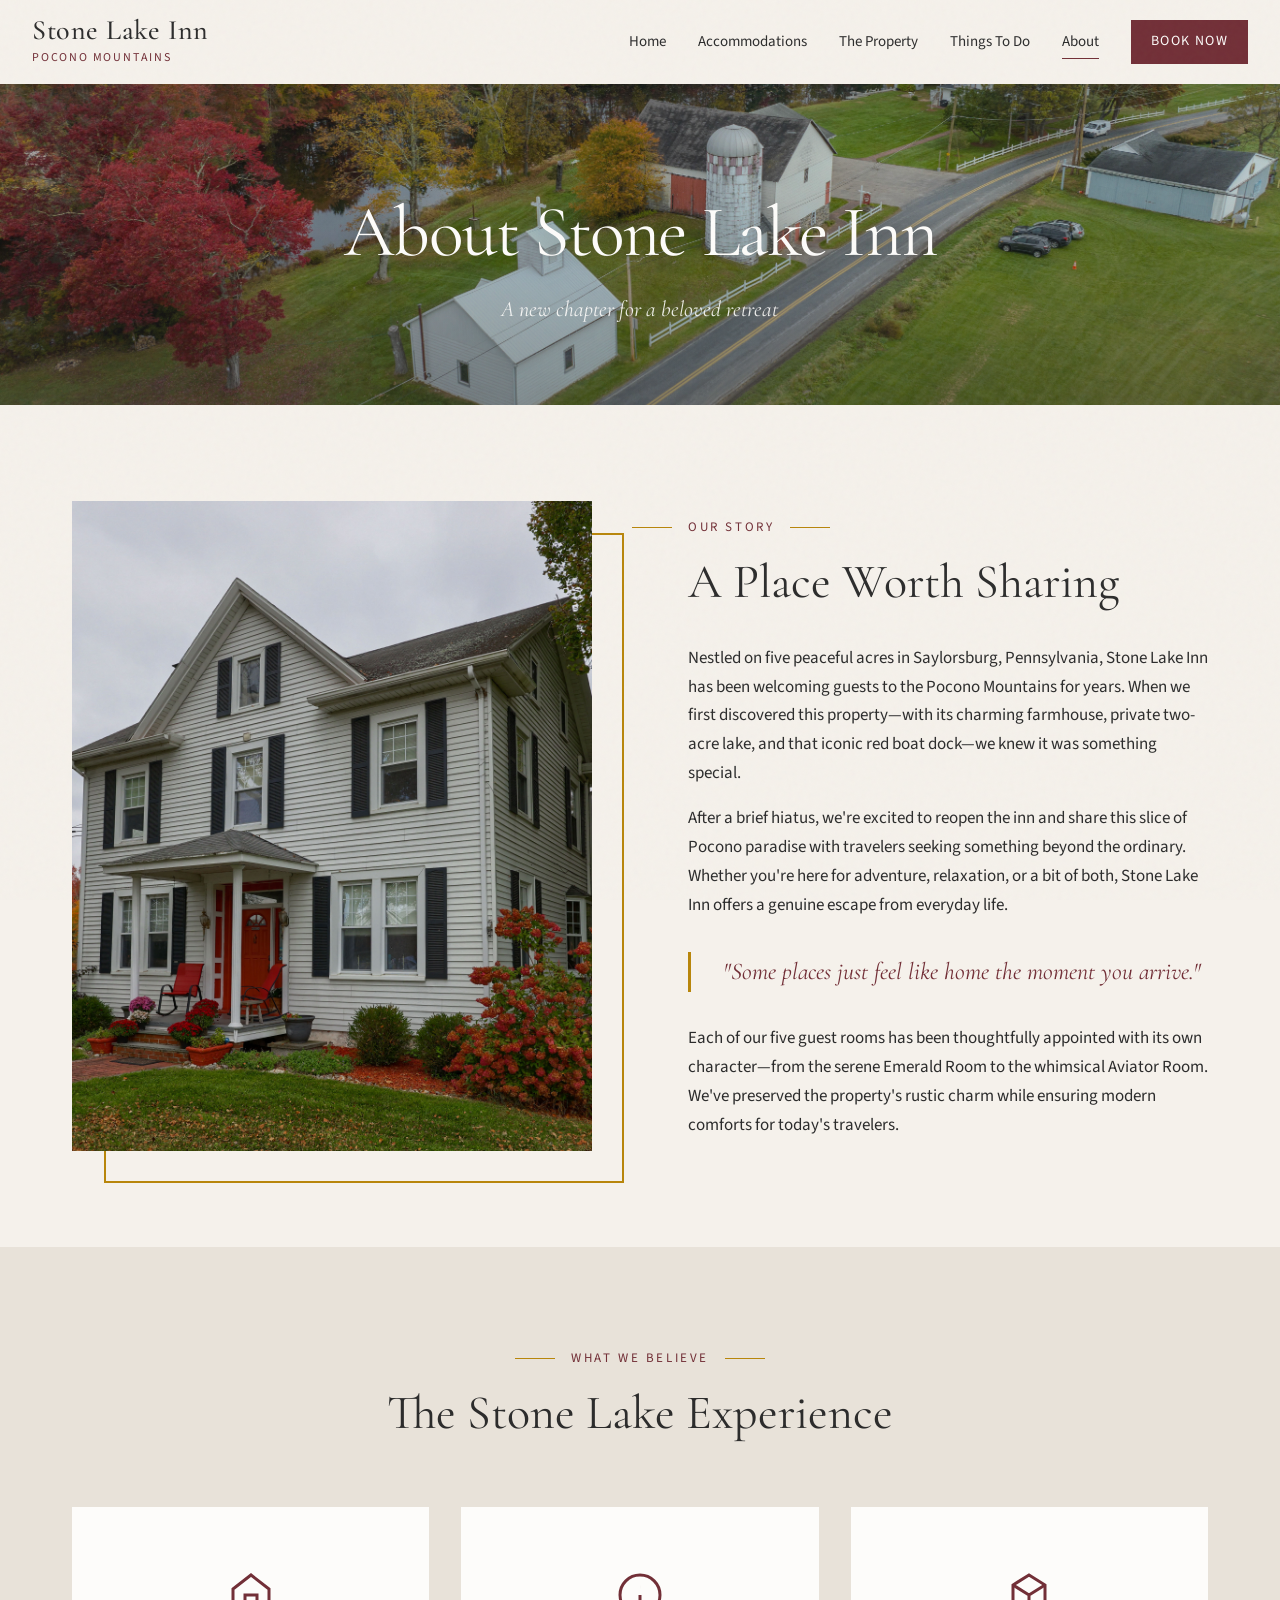
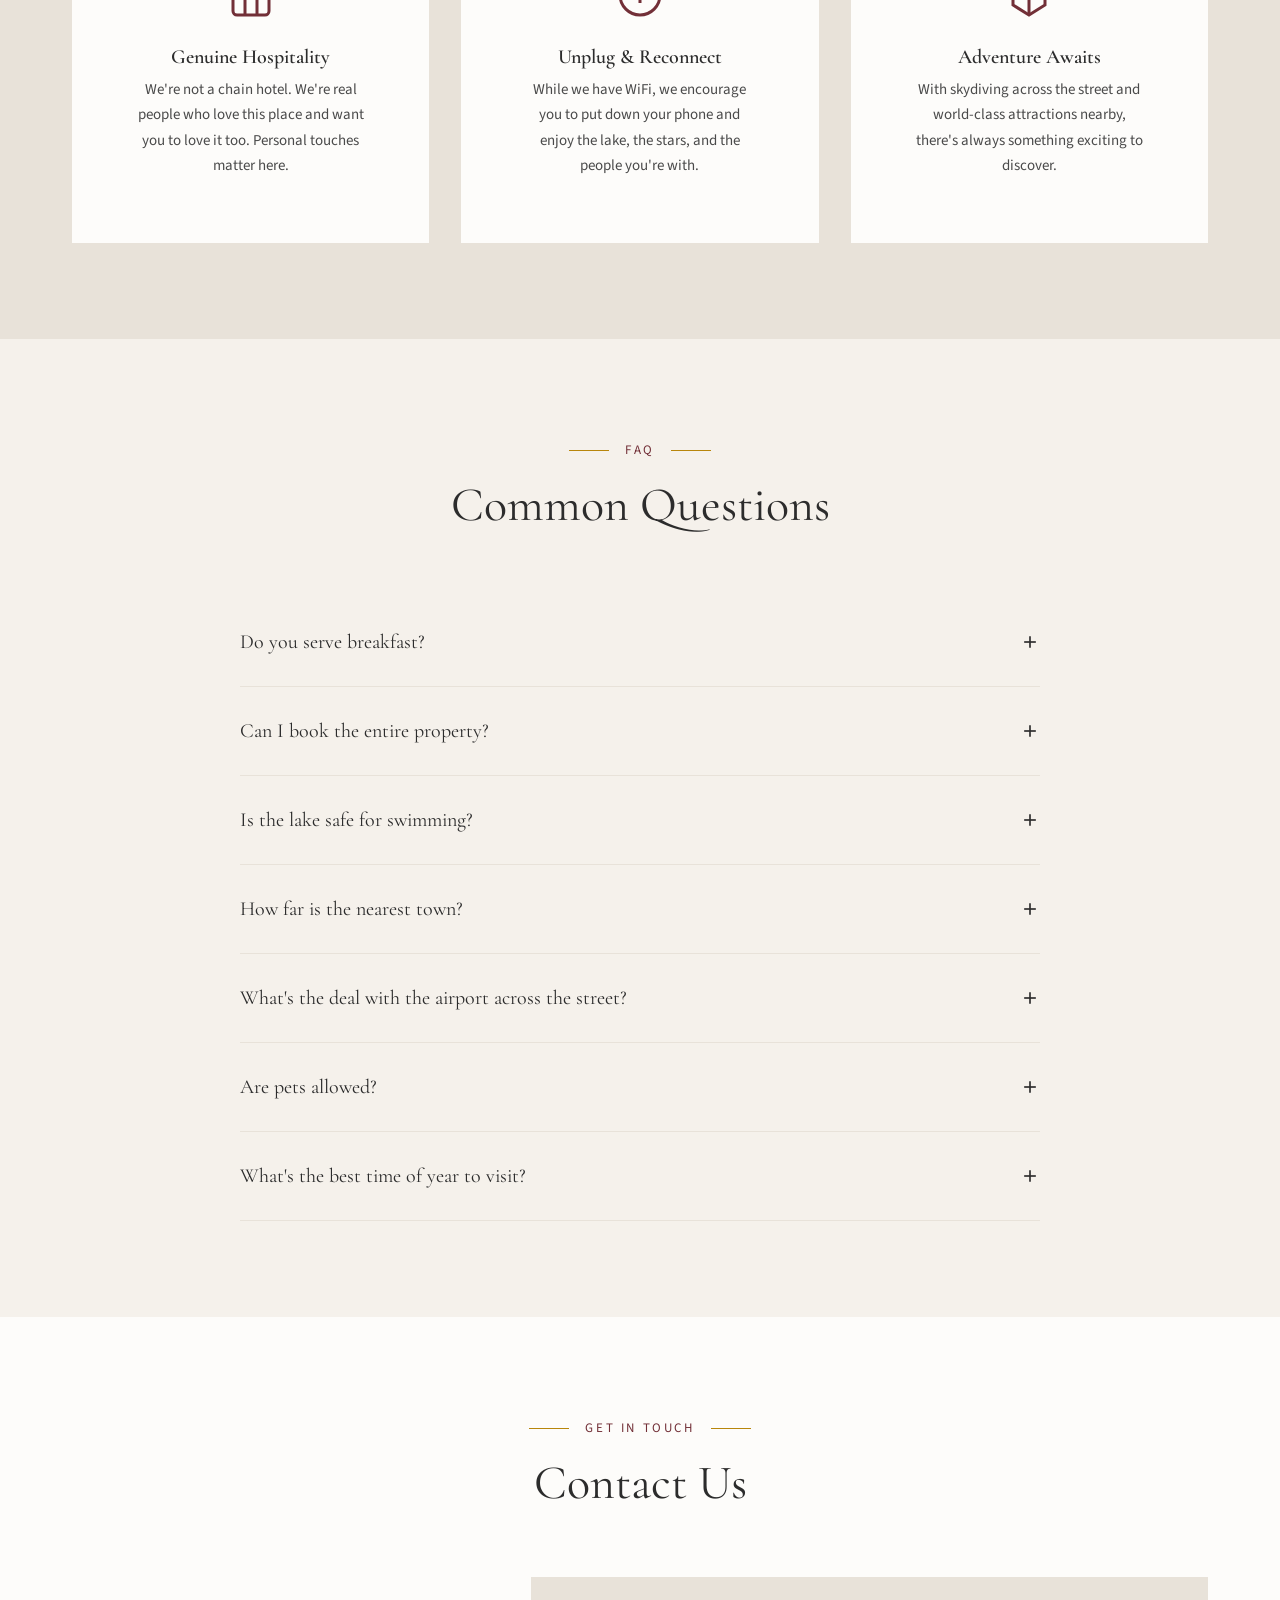
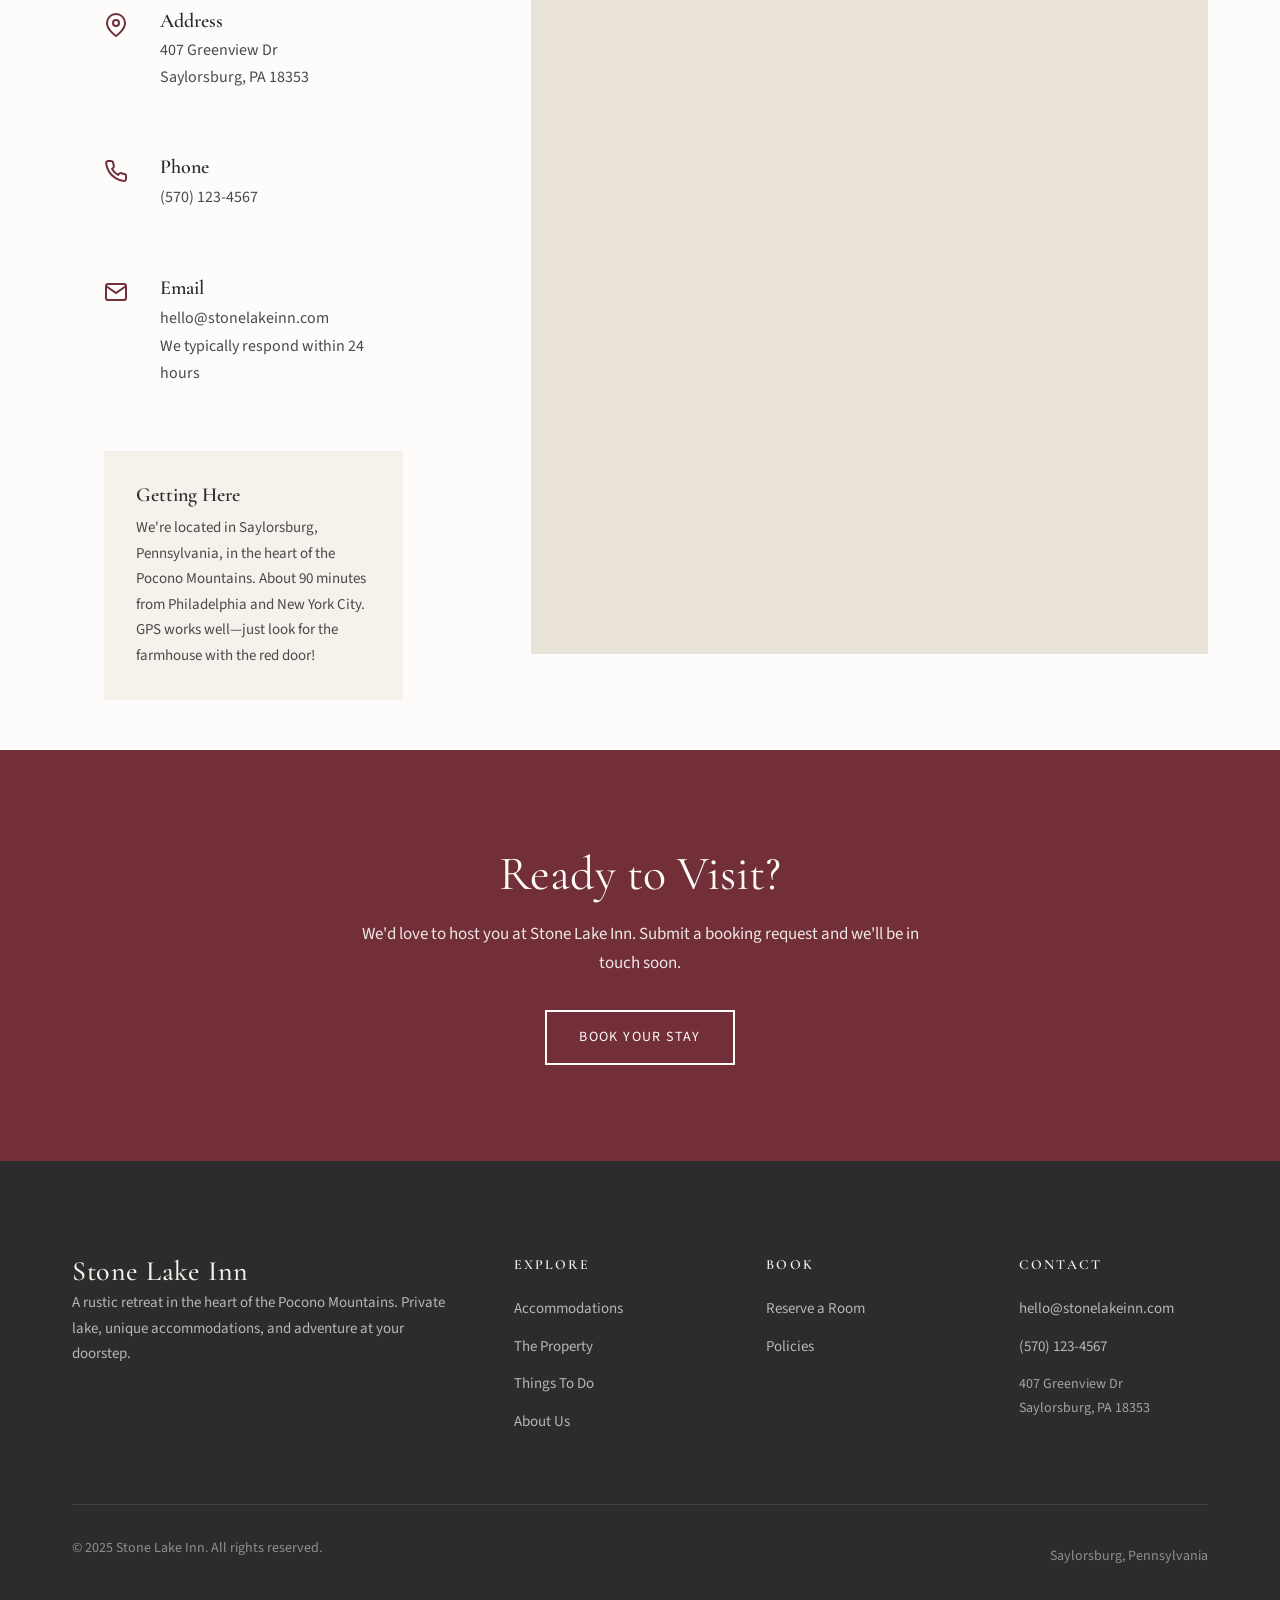
==== about.html @ e02d7aa9 "Initial commit: Stone Lake Inn website Complete 6-page static website for Pocono Mountains B&B: - Ho" ====
<!DOCTYPE html>
<html lang="en">
<head>
  <meta charset="UTF-8">
  <meta name="viewport" content="width=device-width, initial-scale=1.0">
  <meta name="description" content="Learn about Stone Lake Inn's history and new chapter. Contact us for booking inquiries and questions about your Pocono getaway.">
  <title>About & Contact | Stone Lake Inn</title>

  <!-- Fonts -->
  <link rel="preconnect" href="https://fonts.googleapis.com">
  <link rel="preconnect" href="https://fonts.gstatic.com" crossorigin>
  <link href="https://fonts.googleapis.com/css2?family=Cormorant+Garamond:ital,wght@0,400;0,500;0,600;1,400;1,500&family=Source+Sans+3:wght@300;400;600&display=swap" rel="stylesheet">

  <!-- Styles -->
  <link rel="stylesheet" href="css/styles.css">

  <style>
    .about-story {
      display: grid;
      grid-template-columns: 1fr 1fr;
      gap: var(--space-xl);
      align-items: center;
    }
    @media (max-width: 900px) {
      .about-story {
        grid-template-columns: 1fr;
      }
    }
    .about-image {
      position: relative;
    }
    .about-image img {
      width: 100%;
      aspect-ratio: 4/5;
      object-fit: cover;
    }
    .about-image::after {
      content: '';
      position: absolute;
      top: var(--space-md);
      left: var(--space-md);
      right: calc(-1 * var(--space-md));
      bottom: calc(-1 * var(--space-md));
      border: 2px solid var(--gold);
      z-index: -1;
    }
    .about-content h2 {
      margin-bottom: var(--space-md);
    }
    .about-quote {
      font-family: var(--font-display);
      font-size: 1.5rem;
      font-style: italic;
      color: var(--burgundy);
      border-left: 3px solid var(--gold);
      padding-left: var(--space-md);
      margin: var(--space-md) 0;
    }
    .values-grid {
      display: grid;
      grid-template-columns: repeat(3, 1fr);
      gap: var(--space-md);
    }
    @media (max-width: 768px) {
      .values-grid {
        grid-template-columns: 1fr;
      }
    }
    .value-card {
      text-align: center;
      padding: var(--space-lg);
      background: var(--white);
    }
    .value-card svg {
      width: 48px;
      height: 48px;
      color: var(--burgundy);
      margin-bottom: var(--space-sm);
    }
    .value-card h4 {
      margin-bottom: var(--space-xs);
    }
    .value-card p {
      font-size: 0.9375rem;
      color: var(--charcoal-light);
    }
    .contact-section {
      background: var(--white);
    }
    .contact-main {
      display: grid;
      grid-template-columns: 1fr 1fr;
      gap: var(--space-xl);
    }
    @media (max-width: 900px) {
      .contact-main {
        grid-template-columns: 1fr;
      }
    }
    .contact-details {
      padding: var(--space-md);
    }
    .contact-item {
      display: flex;
      gap: var(--space-md);
      margin-bottom: var(--space-lg);
    }
    .contact-item svg {
      width: 24px;
      height: 24px;
      color: var(--burgundy);
      flex-shrink: 0;
      margin-top: 0.25rem;
    }
    .contact-item h4 {
      margin-bottom: 0.25rem;
    }
    .contact-item p,
    .contact-item a {
      color: var(--charcoal-light);
      font-size: 1rem;
    }
    .contact-item a:hover {
      color: var(--burgundy);
    }
    .map-embed {
      aspect-ratio: 1;
      background: var(--cream-dark);
      display: flex;
      align-items: center;
      justify-content: center;
    }
    .map-embed iframe {
      width: 100%;
      height: 100%;
      border: none;
    }
    .directions-note {
      background: var(--cream);
      padding: var(--space-md);
      margin-top: var(--space-md);
    }
    .directions-note h4 {
      margin-bottom: 0.5rem;
    }
    .directions-note p {
      font-size: 0.9375rem;
      color: var(--charcoal-light);
    }
  </style>
</head>
<body>

  <!-- Header -->
  <header class="header">
    <div class="header-inner">
      <a href="index.html" class="logo">
        <span class="logo-name">Stone Lake Inn</span>
        <span class="logo-tagline">Pocono Mountains</span>
      </a>

      <button class="nav-toggle" aria-label="Toggle navigation">
        <span></span>
        <span></span>
        <span></span>
      </button>

      <nav class="nav">
        <a href="index.html" class="nav-link">Home</a>
        <a href="accommodations.html" class="nav-link">Accommodations</a>
        <a href="property.html" class="nav-link">The Property</a>
        <a href="things-to-do.html" class="nav-link">Things To Do</a>
        <a href="about.html" class="nav-link active">About</a>
        <a href="book.html" class="nav-link nav-cta">Book Now</a>
      </nav>
    </div>
  </header>

  <!-- Page Hero -->
  <section class="hero page-hero" style="min-height: 45vh;">
    <img src="images/about-hero.jpg" alt="Stone Lake Inn property view" class="hero-image">
    <div class="hero-overlay"></div>
    <div class="hero-content">
      <h1>About Stone Lake Inn</h1>
      <p class="hero-subtitle">A new chapter for a beloved retreat</p>
    </div>
  </section>

  <!-- Our Story Section -->
  <section class="section">
    <div class="container">
      <div class="about-story">
        <div class="about-image reveal">
          <img src="images/about-house.jpg" alt="Stone Lake Inn farmhouse">
        </div>
        <div class="about-content reveal">
          <span class="section-label">Our Story</span>
          <h2>A Place Worth Sharing</h2>
          <p>Nestled on five peaceful acres in Saylorsburg, Pennsylvania, Stone Lake Inn has been welcoming guests to the Pocono Mountains for years. When we first discovered this property&mdash;with its charming farmhouse, private two-acre lake, and that iconic red boat dock&mdash;we knew it was something special.</p>
          <p>After a brief hiatus, we're excited to reopen the inn and share this slice of Pocono paradise with travelers seeking something beyond the ordinary. Whether you're here for adventure, relaxation, or a bit of both, Stone Lake Inn offers a genuine escape from everyday life.</p>
          <p class="about-quote">"Some places just feel like home the moment you arrive."</p>
          <p>Each of our five guest rooms has been thoughtfully appointed with its own character&mdash;from the serene Emerald Room to the whimsical Aviator Room. We've preserved the property's rustic charm while ensuring modern comforts for today's travelers.</p>
        </div>
      </div>
    </div>
  </section>

  <!-- Values Section -->
  <section class="section" style="background: var(--cream-dark);">
    <div class="container">
      <div class="section-header reveal">
        <span class="section-label">What We Believe</span>
        <h2>The Stone Lake Experience</h2>
      </div>

      <div class="values-grid reveal">
        <div class="value-card">
          <svg viewBox="0 0 24 24" fill="none" stroke="currentColor" stroke-width="1.5">
            <path d="M3 9l9-7 9 7v11a2 2 0 01-2 2H5a2 2 0 01-2-2z"/>
            <polyline points="9 22 9 12 15 12 15 22"/>
          </svg>
          <h4>Genuine Hospitality</h4>
          <p>We're not a chain hotel. We're real people who love this place and want you to love it too. Personal touches matter here.</p>
        </div>

        <div class="value-card">
          <svg viewBox="0 0 24 24" fill="none" stroke="currentColor" stroke-width="1.5">
            <circle cx="12" cy="12" r="10"/>
            <path d="M12 16v-4M12 8h.01"/>
          </svg>
          <h4>Unplug & Reconnect</h4>
          <p>While we have WiFi, we encourage you to put down your phone and enjoy the lake, the stars, and the people you're with.</p>
        </div>

        <div class="value-card">
          <svg viewBox="0 0 24 24" fill="none" stroke="currentColor" stroke-width="1.5">
            <path d="M12 2L4 7v10l8 5 8-5V7l-8-5z"/>
            <path d="M12 22V12M12 12L4 7M12 12l8-5"/>
          </svg>
          <h4>Adventure Awaits</h4>
          <p>With skydiving across the street and world-class attractions nearby, there's always something exciting to discover.</p>
        </div>
      </div>
    </div>
  </section>

  <!-- FAQ Section -->
  <section class="section">
    <div class="container">
      <div class="section-header reveal">
        <span class="section-label">FAQ</span>
        <h2>Common Questions</h2>
      </div>

      <div class="faq-list reveal">
        <div class="faq-item">
          <button class="faq-question">
            Do you serve breakfast?
            <svg viewBox="0 0 24 24" fill="none" stroke="currentColor" stroke-width="2"><line x1="12" y1="5" x2="12" y2="19"/><line x1="5" y1="12" x2="19" y2="12"/></svg>
          </button>
          <div class="faq-answer">
            <div class="faq-answer-inner">
              <p>We don't currently offer breakfast service, but you have full access to our kitchen to prepare your own meals. There are also several great breakfast spots nearby in Saylorsburg and Stroudsburg. Check our <a href="things-to-do.html">Things To Do</a> page for dining recommendations.</p>
            </div>
          </div>
        </div>

        <div class="faq-item">
          <button class="faq-question">
            Can I book the entire property?
            <svg viewBox="0 0 24 24" fill="none" stroke="currentColor" stroke-width="2"><line x1="12" y1="5" x2="12" y2="19"/><line x1="5" y1="12" x2="19" y2="12"/></svg>
          </button>
          <div class="faq-answer">
            <div class="faq-answer-inner">
              <p>Yes! For family reunions, friend getaways, or small group retreats, you can book all five rooms and have the entire property to yourselves. Contact us directly to discuss whole-house bookings.</p>
            </div>
          </div>
        </div>

        <div class="faq-item">
          <button class="faq-question">
            Is the lake safe for swimming?
            <svg viewBox="0 0 24 24" fill="none" stroke="currentColor" stroke-width="2"><line x1="12" y1="5" x2="12" y2="19"/><line x1="5" y1="12" x2="19" y2="12"/></svg>
          </button>
          <div class="faq-answer">
            <div class="faq-answer-inner">
              <p>Yes, our private two-acre lake is perfect for swimming. It's a natural lake with a gentle slope, making it great for all ages. We also have kayaks and paddle boards available for guests. As always, swim at your own risk and supervise children at all times.</p>
            </div>
          </div>
        </div>

        <div class="faq-item">
          <button class="faq-question">
            How far is the nearest town?
            <svg viewBox="0 0 24 24" fill="none" stroke="currentColor" stroke-width="2"><line x1="12" y1="5" x2="12" y2="19"/><line x1="5" y1="12" x2="19" y2="12"/></svg>
          </button>
          <div class="faq-answer">
            <div class="faq-answer-inner">
              <p>Saylorsburg is just a few minutes away with basic amenities. Stroudsburg, a charming downtown with restaurants, shops, and services, is about 15 minutes. The Crossings Premium Outlets are also nearby for shopping.</p>
            </div>
          </div>
        </div>

        <div class="faq-item">
          <button class="faq-question">
            What's the deal with the airport across the street?
            <svg viewBox="0 0 24 24" fill="none" stroke="currentColor" stroke-width="2"><line x1="12" y1="5" x2="12" y2="19"/><line x1="5" y1="12" x2="19" y2="12"/></svg>
          </button>
          <div class="faq-answer">
            <div class="faq-answer-inner">
              <p>Pegasus Airpark is a small private airport that's home to Pegasus Skydive Center. You'll see small planes and skydivers throughout the day (weather permitting). It's more charming than disruptive&mdash;many guests love watching from the porch! If you're feeling adventurous, you can walk across the street and book a tandem jump.</p>
            </div>
          </div>
        </div>

        <div class="faq-item">
          <button class="faq-question">
            Are pets allowed?
            <svg viewBox="0 0 24 24" fill="none" stroke="currentColor" stroke-width="2"><line x1="12" y1="5" x2="12" y2="19"/><line x1="5" y1="12" x2="19" y2="12"/></svg>
          </button>
          <div class="faq-answer">
            <div class="faq-answer-inner">
              <p>Please contact us to discuss bringing pets. We may be able to accommodate well-behaved dogs depending on the situation and other guest bookings.</p>
            </div>
          </div>
        </div>

        <div class="faq-item">
          <button class="faq-question">
            What's the best time of year to visit?
            <svg viewBox="0 0 24 24" fill="none" stroke="currentColor" stroke-width="2"><line x1="12" y1="5" x2="12" y2="19"/><line x1="5" y1="12" x2="19" y2="12"/></svg>
          </button>
          <div class="faq-answer">
            <div class="faq-answer-inner">
              <p>Each season offers something special! Fall brings stunning foliage, winter offers skiing and cozy fireplace evenings, spring is perfect for rafting and hiking, and summer is ideal for lake activities. The Poconos are truly a year-round destination.</p>
            </div>
          </div>
        </div>
      </div>
    </div>
  </section>

  <!-- Contact Section -->
  <section class="section contact-section" id="contact">
    <div class="container">
      <div class="section-header reveal">
        <span class="section-label">Get In Touch</span>
        <h2>Contact Us</h2>
      </div>

      <div class="contact-main">
        <div class="contact-details reveal">
          <div class="contact-item">
            <svg viewBox="0 0 24 24" fill="none" stroke="currentColor" stroke-width="2">
              <path d="M21 10c0 7-9 13-9 13s-9-6-9-13a9 9 0 0118 0z"/>
              <circle cx="12" cy="10" r="3"/>
            </svg>
            <div>
              <h4>Address</h4>
              <p>407 Greenview Dr<br>Saylorsburg, PA 18353</p>
            </div>
          </div>

          <div class="contact-item">
            <svg viewBox="0 0 24 24" fill="none" stroke="currentColor" stroke-width="2">
              <path d="M22 16.92v3a2 2 0 01-2.18 2 19.79 19.79 0 01-8.63-3.07 19.5 19.5 0 01-6-6 19.79 19.79 0 01-3.07-8.67A2 2 0 014.11 2h3a2 2 0 012 1.72 12.84 12.84 0 00.7 2.81 2 2 0 01-.45 2.11L8.09 9.91a16 16 0 006 6l1.27-1.27a2 2 0 012.11-.45 12.84 12.84 0 002.81.7A2 2 0 0122 16.92z"/>
            </svg>
            <div>
              <h4>Phone</h4>
              <a href="tel:+15701234567">(570) 123-4567</a>
            </div>
          </div>

          <div class="contact-item">
            <svg viewBox="0 0 24 24" fill="none" stroke="currentColor" stroke-width="2">
              <path d="M4 4h16c1.1 0 2 .9 2 2v12c0 1.1-.9 2-2 2H4c-1.1 0-2-.9-2-2V6c0-1.1.9-2 2-2z"/>
              <polyline points="22,6 12,13 2,6"/>
            </svg>
            <div>
              <h4>Email</h4>
              <a href="mailto:hello@stonelakeinn.com">hello@stonelakeinn.com</a>
              <p>We typically respond within 24 hours</p>
            </div>
          </div>

          <div class="directions-note">
            <h4>Getting Here</h4>
            <p>We're located in Saylorsburg, Pennsylvania, in the heart of the Pocono Mountains. About 90 minutes from Philadelphia and New York City. GPS works well&mdash;just look for the farmhouse with the red door!</p>
          </div>
        </div>

        <div class="map-embed reveal">
          <!-- Replace with actual Google Maps embed -->
          <iframe
            src="https://www.google.com/maps/embed?pb=!1m18!1m12!1m3!1d3016.5!2d-75.3277!3d40.9092!2m3!1f0!2f0!3f0!3m2!1i1024!2i768!4f13.1!3m3!1m2!1s0x0%3A0x0!2zNDDCsDU0JzMzLjEiTiA3NcKwMTknMzkuNyJX!5e0!3m2!1sen!2sus!4v1234567890"
            allowfullscreen=""
            loading="lazy"
            referrerpolicy="no-referrer-when-downgrade">
          </iframe>
        </div>
      </div>
    </div>
  </section>

  <!-- CTA Banner -->
  <section class="cta-banner">
    <div class="container reveal">
      <h2>Ready to Visit?</h2>
      <p>We'd love to host you at Stone Lake Inn. Submit a booking request and we'll be in touch soon.</p>
      <a href="book.html" class="btn btn-outline-white">Book Your Stay</a>
    </div>
  </section>

  <!-- Footer -->
  <footer class="footer">
    <div class="container">
      <div class="footer-grid">
        <div class="footer-brand">
          <span class="logo-name">Stone Lake Inn</span>
          <p>A rustic retreat in the heart of the Pocono Mountains. Private lake, unique accommodations, and adventure at your doorstep.</p>
        </div>

        <div class="footer-col">
          <h4>Explore</h4>
          <a href="accommodations.html">Accommodations</a>
          <a href="property.html">The Property</a>
          <a href="things-to-do.html">Things To Do</a>
          <a href="about.html">About Us</a>
        </div>

        <div class="footer-col">
          <h4>Book</h4>
          <a href="book.html">Reserve a Room</a>
          <a href="book.html#policies">Policies</a>
        </div>

        <div class="footer-col">
          <h4>Contact</h4>
          <a href="mailto:hello@stonelakeinn.com">hello@stonelakeinn.com</a>
          <a href="tel:+15701234567">(570) 123-4567</a>
          <p style="margin-top: 0.5rem; font-size: 0.875rem; color: rgba(245,241,235,0.6);">
            407 Greenview Dr<br>
            Saylorsburg, PA 18353
          </p>
        </div>
      </div>

      <div class="footer-bottom">
        <p>&copy; 2025 Stone Lake Inn. All rights reserved.</p>
        <p>Saylorsburg, Pennsylvania</p>
      </div>
    </div>
  </footer>

  <!-- Scripts -->
  <script src="js/main.js"></script>
</body>
</html>
---- css/styles.css ----
/* ============================================
   STONE LAKE INN - Main Stylesheet
   A rustic, refined B&B in the Poconos
   ============================================ */

/* ---------- CSS Custom Properties ---------- */
:root {
  /* Colors */
  --burgundy: #722F37;
  --burgundy-dark: #5a252c;
  --burgundy-light: #8a3a44;
  --forest: #2D4A3E;
  --forest-light: #3d6352;
  --cream: #F5F1EB;
  --cream-dark: #E8E2D9;
  --charcoal: #2C2C2C;
  --charcoal-light: #4a4a4a;
  --gold: #B8860B;
  --gold-light: #d4a017;
  --white: #FDFCFA;

  /* Typography */
  --font-display: 'Cormorant Garamond', Georgia, serif;
  --font-body: 'Source Sans 3', -apple-system, sans-serif;

  /* Spacing */
  --space-xs: 0.5rem;
  --space-sm: 1rem;
  --space-md: 2rem;
  --space-lg: 4rem;
  --space-xl: 6rem;
  --space-2xl: 8rem;

  /* Transitions */
  --transition-fast: 0.2s ease;
  --transition-medium: 0.4s ease;
  --transition-slow: 0.6s ease;

  /* Shadows */
  --shadow-subtle: 0 2px 8px rgba(44, 44, 44, 0.08);
  --shadow-medium: 0 4px 20px rgba(44, 44, 44, 0.12);
  --shadow-strong: 0 8px 40px rgba(44, 44, 44, 0.16);
}

/* ---------- Reset & Base ---------- */
*, *::before, *::after {
  box-sizing: border-box;
  margin: 0;
  padding: 0;
}

html {
  scroll-behavior: smooth;
  font-size: 16px;
}

body {
  font-family: var(--font-body);
  font-size: 1.0625rem;
  line-height: 1.7;
  color: var(--charcoal);
  background-color: var(--cream);
  -webkit-font-smoothing: antialiased;
  -moz-osx-font-smoothing: grayscale;
}

/* Subtle paper texture overlay */
body::before {
  content: '';
  position: fixed;
  top: 0;
  left: 0;
  width: 100%;
  height: 100%;
  pointer-events: none;
  opacity: 0.03;
  z-index: 9999;
  background-image: url("data:image/svg+xml,%3Csvg viewBox='0 0 200 200' xmlns='http://www.w3.org/2000/svg'%3E%3Cfilter id='noise'%3E%3CfeTurbulence type='fractalNoise' baseFrequency='0.85' numOctaves='4' stitchTiles='stitch'/%3E%3C/filter%3E%3Crect width='100%' height='100%' filter='url(%23noise)'/%3E%3C/svg%3E");
}

img {
  max-width: 100%;
  height: auto;
  display: block;
}

a {
  color: var(--burgundy);
  text-decoration: none;
  transition: color var(--transition-fast);
}

a:hover {
  color: var(--burgundy-dark);
}

/* ---------- Typography ---------- */
h1, h2, h3, h4, h5, h6 {
  font-family: var(--font-display);
  font-weight: 500;
  line-height: 1.2;
  color: var(--charcoal);
}

h1 {
  font-size: clamp(2.5rem, 6vw, 4.5rem);
  font-weight: 400;
  letter-spacing: -0.02em;
}

h2 {
  font-size: clamp(2rem, 4vw, 3rem);
  font-weight: 400;
}

h3 {
  font-size: clamp(1.5rem, 3vw, 2rem);
}

h4 {
  font-size: 1.25rem;
  font-weight: 600;
}

p {
  margin-bottom: 1rem;
}

p:last-child {
  margin-bottom: 0;
}

.lead {
  font-size: 1.25rem;
  line-height: 1.8;
  color: var(--charcoal-light);
}

.small {
  font-size: 0.875rem;
}

.accent-text {
  font-family: var(--font-display);
  font-style: italic;
  color: var(--burgundy);
}

/* ---------- Layout Utilities ---------- */
.container {
  width: 100%;
  max-width: 1200px;
  margin: 0 auto;
  padding: 0 var(--space-md);
}

.container-narrow {
  max-width: 800px;
}

.container-wide {
  max-width: 1400px;
}

.section {
  padding: var(--space-xl) 0;
}

.section-lg {
  padding: var(--space-2xl) 0;
}

/* ---------- Header & Navigation ---------- */
.header {
  position: fixed;
  top: 0;
  left: 0;
  right: 0;
  z-index: 1000;
  background: var(--cream);
  transition: all var(--transition-medium);
}

.header.scrolled {
  background: rgba(245, 241, 235, 0.95);
  backdrop-filter: blur(10px);
  box-shadow: var(--shadow-subtle);
}

.header-inner {
  display: flex;
  align-items: center;
  justify-content: space-between;
  padding: var(--space-sm) var(--space-md);
  max-width: 1400px;
  margin: 0 auto;
}

.logo {
  display: flex;
  flex-direction: column;
  text-decoration: none;
}

.logo-name {
  font-family: var(--font-display);
  font-size: 1.75rem;
  font-weight: 500;
  color: var(--charcoal);
  letter-spacing: 0.02em;
  line-height: 1;
}

.logo-tagline {
  font-size: 0.75rem;
  text-transform: uppercase;
  letter-spacing: 0.15em;
  color: var(--burgundy);
  margin-top: 0.25rem;
}

.nav {
  display: flex;
  align-items: center;
  gap: var(--space-md);
}

.nav-link {
  font-size: 0.9375rem;
  color: var(--charcoal);
  text-decoration: none;
  position: relative;
  padding: 0.25rem 0;
}

.nav-link::after {
  content: '';
  position: absolute;
  bottom: 0;
  left: 0;
  width: 0;
  height: 1px;
  background: var(--burgundy);
  transition: width var(--transition-medium);
}

.nav-link:hover::after,
.nav-link.active::after {
  width: 100%;
}

.nav-link:hover {
  color: var(--burgundy);
}

.nav-cta {
  background: var(--burgundy);
  color: var(--white) !important;
  padding: 0.625rem 1.25rem;
  font-size: 0.875rem;
  text-transform: uppercase;
  letter-spacing: 0.1em;
  transition: all var(--transition-fast);
}

.nav-cta::after {
  display: none;
}

.nav-cta:hover {
  background: var(--burgundy-dark);
  color: var(--white) !important;
}

/* Mobile Navigation */
.nav-toggle {
  display: none;
  flex-direction: column;
  gap: 5px;
  background: none;
  border: none;
  cursor: pointer;
  padding: 0.5rem;
}

.nav-toggle span {
  width: 24px;
  height: 2px;
  background: var(--charcoal);
  transition: all var(--transition-fast);
}

@media (max-width: 900px) {
  .nav-toggle {
    display: flex;
  }

  .nav {
    position: fixed;
    top: 0;
    right: -100%;
    width: 280px;
    height: 100vh;
    background: var(--cream);
    flex-direction: column;
    justify-content: center;
    gap: var(--space-md);
    transition: right var(--transition-medium);
    box-shadow: var(--shadow-strong);
  }

  .nav.active {
    right: 0;
  }

  .nav-link {
    font-size: 1.25rem;
  }
}

/* ---------- Hero Section ---------- */
.hero {
  position: relative;
  min-height: 100vh;
  display: flex;
  align-items: center;
  justify-content: center;
  overflow: hidden;
  background: var(--charcoal);
}

.hero-image {
  position: absolute;
  top: 0;
  left: 0;
  width: 100%;
  height: 100%;
  object-fit: cover;
  opacity: 0.85;
}

.hero-overlay {
  position: absolute;
  top: 0;
  left: 0;
  width: 100%;
  height: 100%;
  background: linear-gradient(
    to bottom,
    rgba(44, 44, 44, 0.3) 0%,
    rgba(44, 44, 44, 0.1) 40%,
    rgba(44, 44, 44, 0.4) 100%
  );
}

.hero-content {
  position: relative;
  z-index: 10;
  text-align: center;
  color: var(--white);
  padding: var(--space-md);
  max-width: 900px;
}

.hero-content h1 {
  color: var(--white);
  margin-bottom: var(--space-sm);
  text-shadow: 0 2px 20px rgba(0, 0, 0, 0.3);
}

.hero-subtitle {
  font-family: var(--font-display);
  font-size: 1.375rem;
  font-style: italic;
  opacity: 0.9;
  margin-bottom: var(--space-lg);
}

.hero-cta {
  display: inline-block;
  background: var(--burgundy);
  color: var(--white);
  padding: 1rem 2.5rem;
  font-size: 0.9375rem;
  text-transform: uppercase;
  letter-spacing: 0.15em;
  transition: all var(--transition-fast);
  border: 2px solid var(--burgundy);
}

.hero-cta:hover {
  background: transparent;
  color: var(--white);
  border-color: var(--white);
}

/* Page Hero (smaller) */
.page-hero {
  min-height: 50vh;
  padding-top: 80px;
}

.page-hero .hero-content {
  padding-top: var(--space-lg);
}

/* ---------- Section Divider (Lake Wave) ---------- */
.divider-wave {
  width: 100%;
  height: 60px;
  background: var(--cream);
  position: relative;
  overflow: hidden;
}

.divider-wave::before {
  content: '';
  position: absolute;
  top: 50%;
  left: 50%;
  transform: translate(-50%, -50%);
  width: 120px;
  height: 2px;
  background: var(--gold);
}

.divider-wave::after {
  content: '';
  position: absolute;
  top: 50%;
  left: 50%;
  transform: translate(-50%, -50%);
  width: 8px;
  height: 8px;
  background: var(--cream);
  border: 2px solid var(--gold);
  border-radius: 50%;
}

/* Decorative line with text */
.section-header {
  text-align: center;
  margin-bottom: var(--space-lg);
}

.section-label {
  display: inline-block;
  font-size: 0.8125rem;
  text-transform: uppercase;
  letter-spacing: 0.2em;
  color: var(--burgundy);
  margin-bottom: var(--space-sm);
  position: relative;
}

.section-label::before,
.section-label::after {
  content: '';
  position: absolute;
  top: 50%;
  width: 40px;
  height: 1px;
  background: var(--gold);
}

.section-label::before {
  right: calc(100% + 1rem);
}

.section-label::after {
  left: calc(100% + 1rem);
}

/* ---------- Highlights Grid ---------- */
.highlights {
  background: var(--white);
}

.highlights-grid {
  display: grid;
  grid-template-columns: repeat(3, 1fr);
  gap: var(--space-md);
}

@media (max-width: 768px) {
  .highlights-grid {
    grid-template-columns: 1fr;
  }
}

.highlight-card {
  text-align: center;
  padding: var(--space-lg) var(--space-md);
  background: var(--cream);
  transition: all var(--transition-medium);
}

.highlight-card:hover {
  transform: translateY(-4px);
  box-shadow: var(--shadow-medium);
}

.highlight-icon {
  width: 48px;
  height: 48px;
  margin: 0 auto var(--space-sm);
  color: var(--burgundy);
}

.highlight-card h3 {
  font-size: 1.375rem;
  margin-bottom: var(--space-xs);
}

.highlight-card p {
  color: var(--charcoal-light);
  font-size: 0.9375rem;
}

/* ---------- Two Column Section ---------- */
.two-col {
  display: grid;
  grid-template-columns: 1fr 1fr;
  gap: var(--space-lg);
  align-items: center;
}

@media (max-width: 900px) {
  .two-col {
    grid-template-columns: 1fr;
  }
}

.two-col-image {
  position: relative;
  overflow: hidden;
}

.two-col-image img {
  width: 100%;
  height: 500px;
  object-fit: cover;
}

.two-col-image::after {
  content: '';
  position: absolute;
  top: var(--space-sm);
  left: var(--space-sm);
  right: var(--space-sm);
  bottom: var(--space-sm);
  border: 1px solid var(--gold);
  pointer-events: none;
  opacity: 0.5;
}

.two-col-content {
  padding: var(--space-md);
}

.two-col-content h2 {
  margin-bottom: var(--space-sm);
}

/* ---------- Room Cards ---------- */
.rooms-grid {
  display: grid;
  grid-template-columns: repeat(auto-fit, minmax(350px, 1fr));
  gap: var(--space-md);
}

.room-card {
  background: var(--white);
  overflow: hidden;
  transition: all var(--transition-medium);
  position: relative;
}

.room-card:hover {
  box-shadow: var(--shadow-strong);
}

.room-card-image {
  position: relative;
  height: 280px;
  overflow: hidden;
}

.room-card-image img {
  width: 100%;
  height: 100%;
  object-fit: cover;
  transition: transform var(--transition-slow);
}

.room-card:hover .room-card-image img {
  transform: scale(1.05);
}

.room-card-badge {
  position: absolute;
  top: var(--space-sm);
  left: var(--space-sm);
  background: var(--burgundy);
  color: var(--white);
  font-size: 0.75rem;
  text-transform: uppercase;
  letter-spacing: 0.1em;
  padding: 0.375rem 0.75rem;
}

.room-card-content {
  padding: var(--space-md);
}

.room-card h3 {
  margin-bottom: var(--space-xs);
}

.room-card-features {
  display: flex;
  flex-wrap: wrap;
  gap: var(--space-xs);
  margin-top: var(--space-sm);
}

.room-feature {
  font-size: 0.8125rem;
  color: var(--charcoal-light);
  display: flex;
  align-items: center;
  gap: 0.375rem;
}

.room-feature::before {
  content: '';
  width: 4px;
  height: 4px;
  background: var(--gold);
  border-radius: 50%;
}

.room-card-link {
  display: inline-block;
  margin-top: var(--space-sm);
  font-size: 0.875rem;
  text-transform: uppercase;
  letter-spacing: 0.1em;
  color: var(--burgundy);
  border-bottom: 1px solid transparent;
}

.room-card-link:hover {
  border-bottom-color: var(--burgundy);
}

/* ---------- Image Gallery ---------- */
.gallery-grid {
  display: grid;
  grid-template-columns: repeat(3, 1fr);
  gap: var(--space-sm);
}

@media (max-width: 768px) {
  .gallery-grid {
    grid-template-columns: repeat(2, 1fr);
  }
}

.gallery-item {
  position: relative;
  aspect-ratio: 4/3;
  overflow: hidden;
  cursor: pointer;
}

.gallery-item.featured {
  grid-column: span 2;
  grid-row: span 2;
  aspect-ratio: auto;
}

.gallery-item img {
  width: 100%;
  height: 100%;
  object-fit: cover;
  transition: transform var(--transition-slow);
}

.gallery-item:hover img {
  transform: scale(1.08);
}

.gallery-item-overlay {
  position: absolute;
  inset: 0;
  background: rgba(114, 47, 55, 0.8);
  display: flex;
  align-items: center;
  justify-content: center;
  opacity: 0;
  transition: opacity var(--transition-medium);
}

.gallery-item:hover .gallery-item-overlay {
  opacity: 1;
}

.gallery-item-overlay span {
  color: var(--white);
  font-family: var(--font-display);
  font-size: 1.25rem;
  font-style: italic;
}

/* ---------- Activities Section ---------- */
.activities-list {
  display: grid;
  grid-template-columns: repeat(2, 1fr);
  gap: var(--space-md);
}

@media (max-width: 768px) {
  .activities-list {
    grid-template-columns: 1fr;
  }
}

.activity-item {
  display: flex;
  gap: var(--space-md);
  padding: var(--space-md);
  background: var(--white);
  transition: all var(--transition-medium);
}

.activity-item:hover {
  box-shadow: var(--shadow-medium);
}

.activity-icon {
  flex-shrink: 0;
  width: 60px;
  height: 60px;
  background: var(--cream);
  display: flex;
  align-items: center;
  justify-content: center;
  color: var(--burgundy);
}

.activity-content h4 {
  margin-bottom: 0.25rem;
}

.activity-content p {
  font-size: 0.9375rem;
  color: var(--charcoal-light);
}

.activity-distance {
  font-size: 0.8125rem;
  color: var(--forest);
  font-weight: 600;
  margin-top: 0.5rem;
}

/* ---------- Booking Form ---------- */
.booking-section {
  background: var(--white);
}

.booking-form {
  max-width: 700px;
  margin: 0 auto;
}

.form-row {
  display: grid;
  grid-template-columns: 1fr 1fr;
  gap: var(--space-md);
}

@media (max-width: 600px) {
  .form-row {
    grid-template-columns: 1fr;
  }
}

.form-group {
  margin-bottom: var(--space-md);
}

.form-group label {
  display: block;
  font-size: 0.875rem;
  text-transform: uppercase;
  letter-spacing: 0.1em;
  margin-bottom: 0.5rem;
  color: var(--charcoal);
}

.form-group input,
.form-group select,
.form-group textarea {
  width: 100%;
  padding: 0.875rem 1rem;
  font-family: var(--font-body);
  font-size: 1rem;
  border: 1px solid var(--cream-dark);
  background: var(--cream);
  color: var(--charcoal);
  transition: all var(--transition-fast);
}

.form-group input:focus,
.form-group select:focus,
.form-group textarea:focus {
  outline: none;
  border-color: var(--burgundy);
  background: var(--white);
}

.form-group textarea {
  min-height: 150px;
  resize: vertical;
}

.form-submit {
  display: inline-block;
  background: var(--burgundy);
  color: var(--white);
  padding: 1rem 3rem;
  font-family: var(--font-body);
  font-size: 0.9375rem;
  text-transform: uppercase;
  letter-spacing: 0.15em;
  border: 2px solid var(--burgundy);
  cursor: pointer;
  transition: all var(--transition-fast);
}

.form-submit:hover {
  background: transparent;
  color: var(--burgundy);
}

/* ---------- Amenities List ---------- */
.amenities-grid {
  display: grid;
  grid-template-columns: repeat(4, 1fr);
  gap: var(--space-sm);
}

@media (max-width: 900px) {
  .amenities-grid {
    grid-template-columns: repeat(2, 1fr);
  }
}

.amenity-item {
  display: flex;
  align-items: center;
  gap: 0.75rem;
  padding: var(--space-sm);
  background: var(--white);
}

.amenity-item svg {
  width: 24px;
  height: 24px;
  color: var(--burgundy);
  flex-shrink: 0;
}

.amenity-item span {
  font-size: 0.9375rem;
}

/* ---------- FAQ Accordion ---------- */
.faq-list {
  max-width: 800px;
  margin: 0 auto;
}

.faq-item {
  border-bottom: 1px solid var(--cream-dark);
}

.faq-question {
  width: 100%;
  display: flex;
  justify-content: space-between;
  align-items: center;
  padding: var(--space-md) 0;
  background: none;
  border: none;
  cursor: pointer;
  text-align: left;
  font-family: var(--font-display);
  font-size: 1.25rem;
  color: var(--charcoal);
  transition: color var(--transition-fast);
}

.faq-question:hover {
  color: var(--burgundy);
}

.faq-question svg {
  width: 20px;
  height: 20px;
  transition: transform var(--transition-fast);
}

.faq-item.active .faq-question svg {
  transform: rotate(45deg);
}

.faq-answer {
  max-height: 0;
  overflow: hidden;
  transition: max-height var(--transition-medium);
}

.faq-item.active .faq-answer {
  max-height: 500px;
}

.faq-answer-inner {
  padding-bottom: var(--space-md);
  color: var(--charcoal-light);
}

/* ---------- Contact Info ---------- */
.contact-grid {
  display: grid;
  grid-template-columns: 1fr 1fr;
  gap: var(--space-lg);
}

@media (max-width: 768px) {
  .contact-grid {
    grid-template-columns: 1fr;
  }
}

.contact-info-item {
  display: flex;
  gap: var(--space-sm);
  margin-bottom: var(--space-md);
}

.contact-info-item svg {
  width: 24px;
  height: 24px;
  color: var(--burgundy);
  flex-shrink: 0;
  margin-top: 0.25rem;
}

.contact-info-item h4 {
  margin-bottom: 0.25rem;
}

.contact-info-item p,
.contact-info-item a {
  color: var(--charcoal-light);
}

/* ---------- Footer ---------- */
.footer {
  background: var(--charcoal);
  color: var(--cream);
  padding: var(--space-xl) 0 var(--space-md);
}

.footer-grid {
  display: grid;
  grid-template-columns: 2fr 1fr 1fr 1fr;
  gap: var(--space-lg);
  margin-bottom: var(--space-lg);
}

@media (max-width: 900px) {
  .footer-grid {
    grid-template-columns: 1fr 1fr;
  }
}

@media (max-width: 600px) {
  .footer-grid {
    grid-template-columns: 1fr;
  }
}

.footer-brand .logo-name {
  color: var(--cream);
  margin-bottom: var(--space-sm);
}

.footer-brand p {
  color: rgba(245, 241, 235, 0.7);
  font-size: 0.9375rem;
}

.footer-col h4 {
  color: var(--cream);
  font-size: 0.875rem;
  text-transform: uppercase;
  letter-spacing: 0.15em;
  margin-bottom: var(--space-sm);
}

.footer-col a {
  display: block;
  color: rgba(245, 241, 235, 0.7);
  padding: 0.375rem 0;
  font-size: 0.9375rem;
  transition: color var(--transition-fast);
}

.footer-col a:hover {
  color: var(--cream);
}

.footer-bottom {
  padding-top: var(--space-md);
  border-top: 1px solid rgba(245, 241, 235, 0.1);
  display: flex;
  justify-content: space-between;
  align-items: center;
  flex-wrap: wrap;
  gap: var(--space-sm);
}

.footer-bottom p {
  font-size: 0.875rem;
  color: rgba(245, 241, 235, 0.5);
}

/* ---------- Buttons ---------- */
.btn {
  display: inline-block;
  padding: 0.875rem 2rem;
  font-size: 0.875rem;
  text-transform: uppercase;
  letter-spacing: 0.1em;
  text-decoration: none;
  transition: all var(--transition-fast);
  cursor: pointer;
  border: none;
}

.btn-primary {
  background: var(--burgundy);
  color: var(--white);
  border: 2px solid var(--burgundy);
}

.btn-primary:hover {
  background: transparent;
  color: var(--burgundy);
}

.btn-secondary {
  background: transparent;
  color: var(--charcoal);
  border: 2px solid var(--charcoal);
}

.btn-secondary:hover {
  background: var(--charcoal);
  color: var(--white);
}

.btn-outline-white {
  background: transparent;
  color: var(--white);
  border: 2px solid var(--white);
}

.btn-outline-white:hover {
  background: var(--white);
  color: var(--charcoal);
}

/* ---------- Utility Classes ---------- */
.text-center { text-align: center; }
.text-left { text-align: left; }
.text-right { text-align: right; }

.mb-0 { margin-bottom: 0; }
.mb-sm { margin-bottom: var(--space-sm); }
.mb-md { margin-bottom: var(--space-md); }
.mb-lg { margin-bottom: var(--space-lg); }

.mt-0 { margin-top: 0; }
.mt-sm { margin-top: var(--space-sm); }
.mt-md { margin-top: var(--space-md); }
.mt-lg { margin-top: var(--space-lg); }

/* ---------- Image Placeholder ---------- */
.img-placeholder {
  background: linear-gradient(135deg, var(--cream-dark) 0%, var(--cream) 100%);
  display: flex;
  align-items: center;
  justify-content: center;
  color: var(--charcoal-light);
  font-size: 0.875rem;
  text-transform: uppercase;
  letter-spacing: 0.1em;
}

/* ---------- Animations ---------- */
@keyframes fadeInUp {
  from {
    opacity: 0;
    transform: translateY(30px);
  }
  to {
    opacity: 1;
    transform: translateY(0);
  }
}

@keyframes fadeIn {
  from { opacity: 0; }
  to { opacity: 1; }
}

.animate-fade-in {
  animation: fadeIn 0.8s ease forwards;
}

.animate-fade-in-up {
  animation: fadeInUp 0.8s ease forwards;
}

.animate-delay-1 { animation-delay: 0.1s; }
.animate-delay-2 { animation-delay: 0.2s; }
.animate-delay-3 { animation-delay: 0.3s; }
.animate-delay-4 { animation-delay: 0.4s; }

/* Scroll reveal */
.reveal {
  opacity: 0;
  transform: translateY(30px);
  transition: all 0.8s ease;
}

.reveal.visible {
  opacity: 1;
  transform: translateY(0);
}

/* ---------- Room Detail Page ---------- */
.room-detail-hero {
  display: grid;
  grid-template-columns: 1.5fr 1fr;
  gap: var(--space-md);
  margin-bottom: var(--space-lg);
}

@media (max-width: 900px) {
  .room-detail-hero {
    grid-template-columns: 1fr;
  }
}

.room-main-image {
  aspect-ratio: 4/3;
  overflow: hidden;
}

.room-main-image img {
  width: 100%;
  height: 100%;
  object-fit: cover;
}

.room-thumbnails {
  display: grid;
  grid-template-columns: 1fr 1fr;
  gap: var(--space-sm);
}

.room-thumbnail {
  aspect-ratio: 4/3;
  overflow: hidden;
  cursor: pointer;
}

.room-thumbnail img {
  width: 100%;
  height: 100%;
  object-fit: cover;
  transition: transform var(--transition-medium);
}

.room-thumbnail:hover img {
  transform: scale(1.05);
}

/* ---------- CTA Banner ---------- */
.cta-banner {
  background: var(--burgundy);
  color: var(--white);
  text-align: center;
  padding: var(--space-xl) var(--space-md);
}

.cta-banner h2 {
  color: var(--white);
  margin-bottom: var(--space-sm);
}

.cta-banner p {
  opacity: 0.9;
  max-width: 600px;
  margin: 0 auto var(--space-md);
}

/* ---------- Map Section ---------- */
.map-container {
  height: 400px;
  background: var(--cream-dark);
  position: relative;
}

.map-container iframe {
  width: 100%;
  height: 100%;
  border: none;
}

/* ---------- Print Styles ---------- */
@media print {
  .header,
  .footer,
  .nav-toggle {
    display: none;
  }

  body {
    background: white;
  }

  .hero {
    min-height: auto;
    padding: 2rem;
  }
}
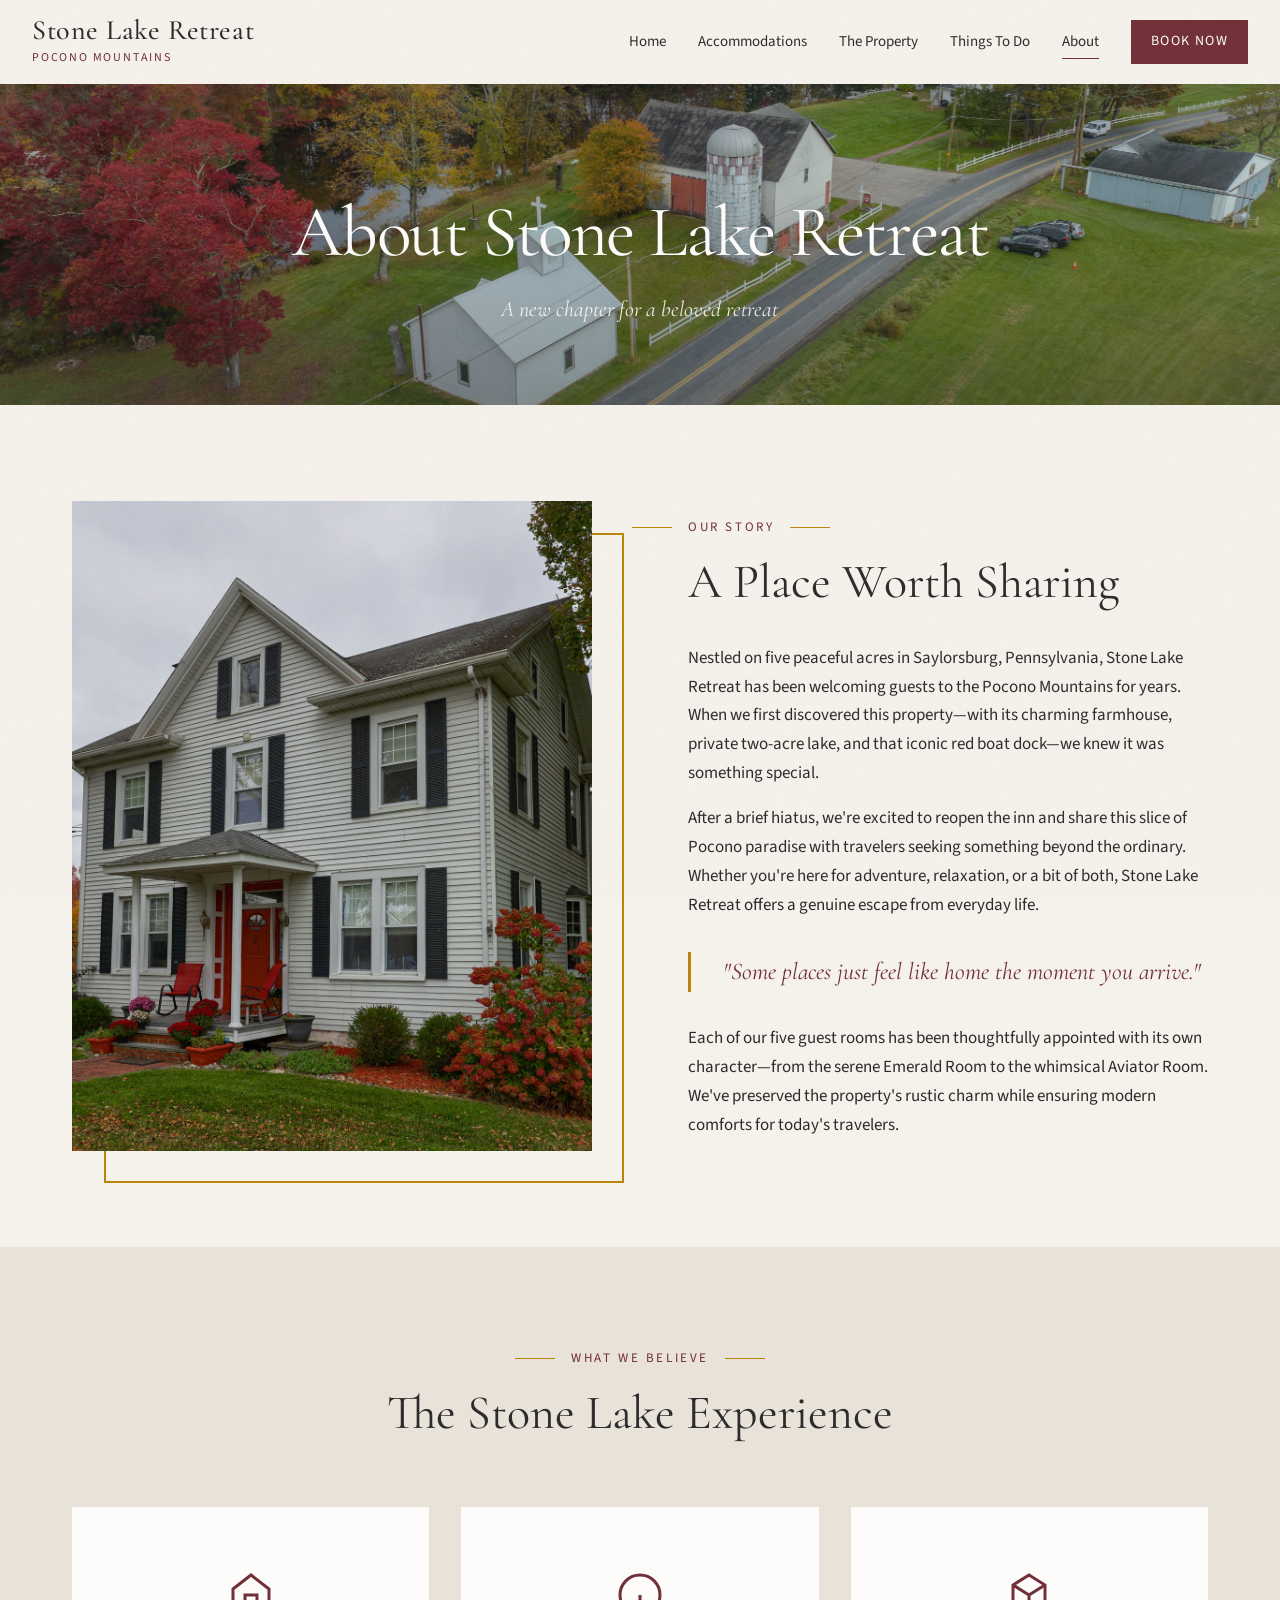
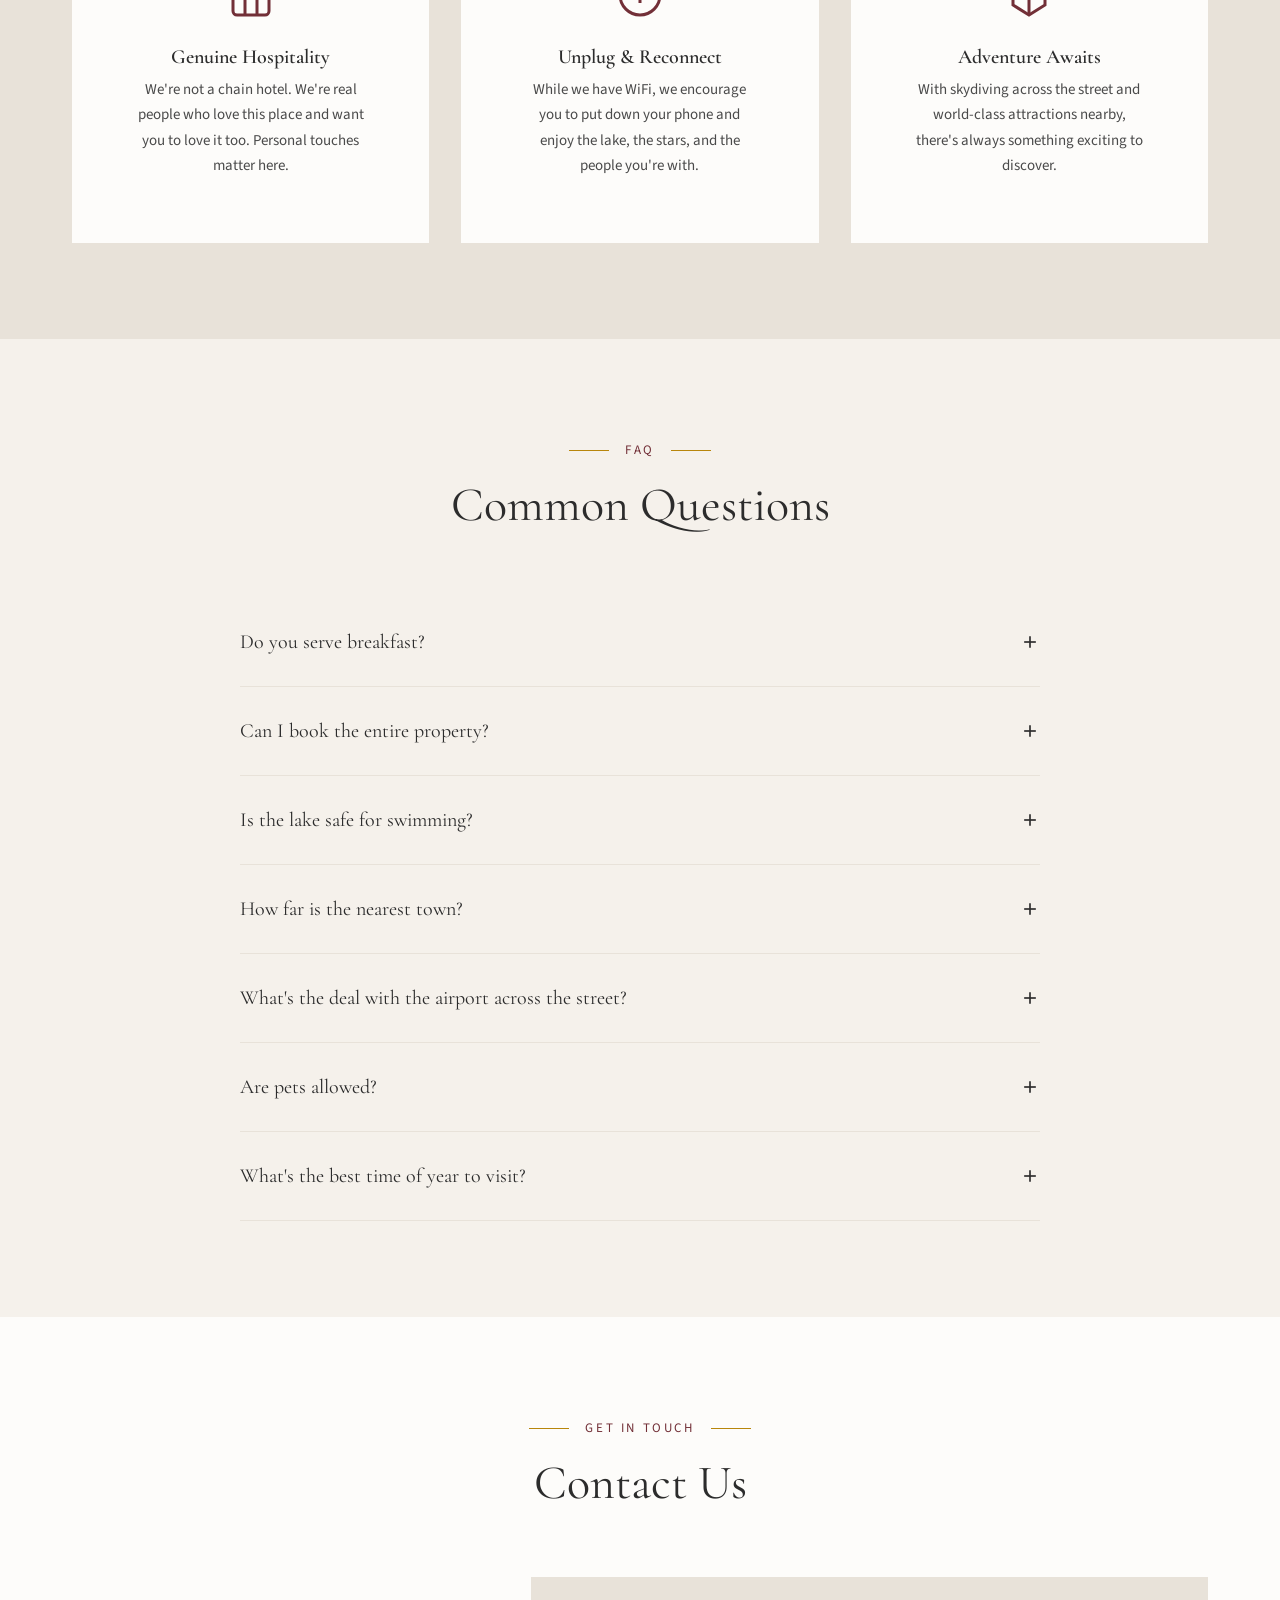
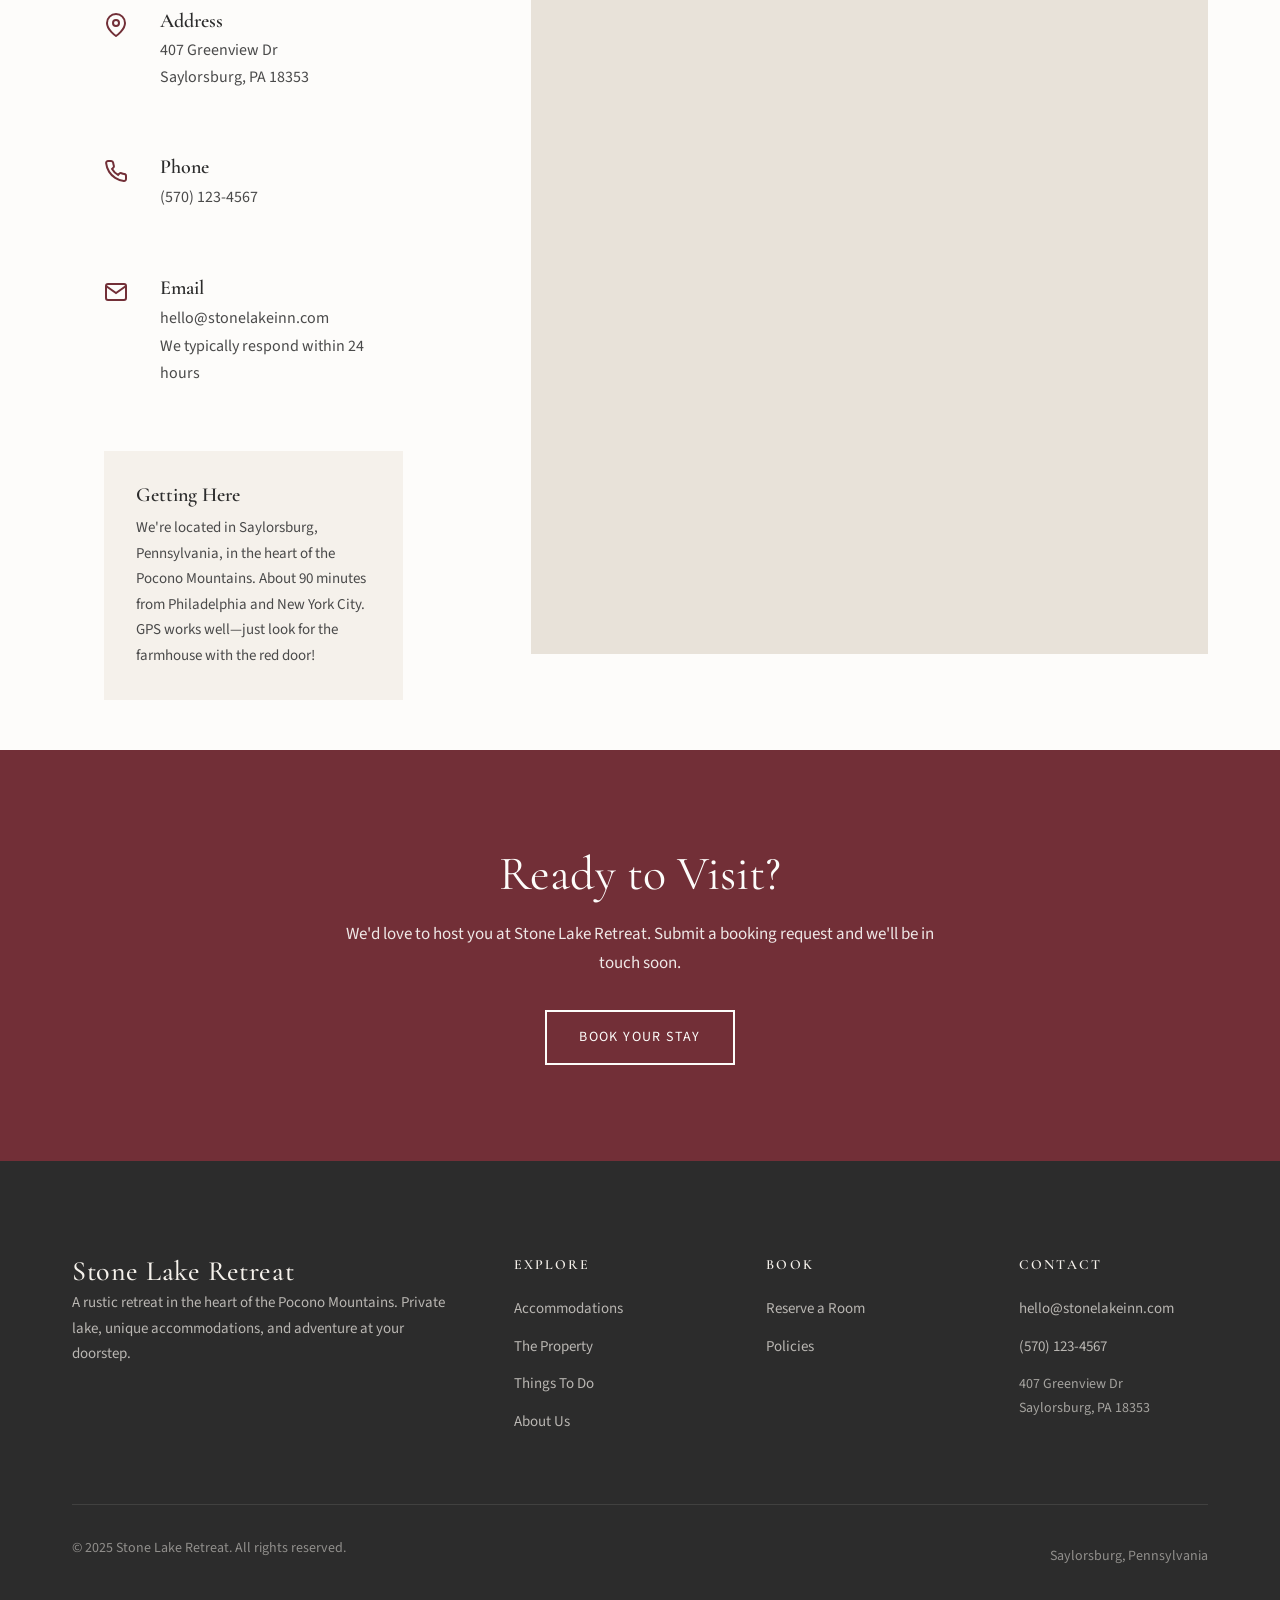
==== commit 1dcf7f30: "Rename to Stone Lake Retreat Updated all references from Stone Lake Inn to Stone Lake Retreat.  Co-A" ====
--- a/about.html
+++ b/about.html
@@ -3,8 +3,8 @@
 <head>
   <meta charset="UTF-8">
   <meta name="viewport" content="width=device-width, initial-scale=1.0">
-  <meta name="description" content="Learn about Stone Lake Inn's history and new chapter. Contact us for booking inquiries and questions about your Pocono getaway.">
-  <title>About & Contact | Stone Lake Inn</title>
+  <meta name="description" content="Learn about Stone Lake Retreat's history and new chapter. Contact us for booking inquiries and questions about your Pocono getaway.">
+  <title>About & Contact | Stone Lake Retreat</title>
 
   <!-- Fonts -->
   <link rel="preconnect" href="https://fonts.googleapis.com">
@@ -155,7 +155,7 @@
   <header class="header">
     <div class="header-inner">
       <a href="index.html" class="logo">
-        <span class="logo-name">Stone Lake Inn</span>
+        <span class="logo-name">Stone Lake Retreat</span>
         <span class="logo-tagline">Pocono Mountains</span>
       </a>
 
@@ -178,10 +178,10 @@
 
   <!-- Page Hero -->
   <section class="hero page-hero" style="min-height: 45vh;">
-    <img src="images/about-hero.jpg" alt="Stone Lake Inn property view" class="hero-image">
+    <img src="images/about-hero.jpg" alt="Stone Lake Retreat property view" class="hero-image">
     <div class="hero-overlay"></div>
     <div class="hero-content">
-      <h1>About Stone Lake Inn</h1>
+      <h1>About Stone Lake Retreat</h1>
       <p class="hero-subtitle">A new chapter for a beloved retreat</p>
     </div>
   </section>
@@ -191,13 +191,13 @@
     <div class="container">
       <div class="about-story">
         <div class="about-image reveal">
-          <img src="images/about-house.jpg" alt="Stone Lake Inn farmhouse">
+          <img src="images/about-house.jpg" alt="Stone Lake Retreat farmhouse">
         </div>
         <div class="about-content reveal">
           <span class="section-label">Our Story</span>
           <h2>A Place Worth Sharing</h2>
-          <p>Nestled on five peaceful acres in Saylorsburg, Pennsylvania, Stone Lake Inn has been welcoming guests to the Pocono Mountains for years. When we first discovered this property&mdash;with its charming farmhouse, private two-acre lake, and that iconic red boat dock&mdash;we knew it was something special.</p>
-          <p>After a brief hiatus, we're excited to reopen the inn and share this slice of Pocono paradise with travelers seeking something beyond the ordinary. Whether you're here for adventure, relaxation, or a bit of both, Stone Lake Inn offers a genuine escape from everyday life.</p>
+          <p>Nestled on five peaceful acres in Saylorsburg, Pennsylvania, Stone Lake Retreat has been welcoming guests to the Pocono Mountains for years. When we first discovered this property&mdash;with its charming farmhouse, private two-acre lake, and that iconic red boat dock&mdash;we knew it was something special.</p>
+          <p>After a brief hiatus, we're excited to reopen the inn and share this slice of Pocono paradise with travelers seeking something beyond the ordinary. Whether you're here for adventure, relaxation, or a bit of both, Stone Lake Retreat offers a genuine escape from everyday life.</p>
           <p class="about-quote">"Some places just feel like home the moment you arrive."</p>
           <p>Each of our five guest rooms has been thoughtfully appointed with its own character&mdash;from the serene Emerald Room to the whimsical Aviator Room. We've preserved the property's rustic charm while ensuring modern comforts for today's travelers.</p>
         </div>
@@ -406,7 +406,7 @@
   <section class="cta-banner">
     <div class="container reveal">
       <h2>Ready to Visit?</h2>
-      <p>We'd love to host you at Stone Lake Inn. Submit a booking request and we'll be in touch soon.</p>
+      <p>We'd love to host you at Stone Lake Retreat. Submit a booking request and we'll be in touch soon.</p>
       <a href="book.html" class="btn btn-outline-white">Book Your Stay</a>
     </div>
   </section>
@@ -416,7 +416,7 @@
     <div class="container">
       <div class="footer-grid">
         <div class="footer-brand">
-          <span class="logo-name">Stone Lake Inn</span>
+          <span class="logo-name">Stone Lake Retreat</span>
           <p>A rustic retreat in the heart of the Pocono Mountains. Private lake, unique accommodations, and adventure at your doorstep.</p>
         </div>
 
@@ -446,7 +446,7 @@
       </div>
 
       <div class="footer-bottom">
-        <p>&copy; 2025 Stone Lake Inn. All rights reserved.</p>
+        <p>&copy; 2025 Stone Lake Retreat. All rights reserved.</p>
         <p>Saylorsburg, Pennsylvania</p>
       </div>
     </div>
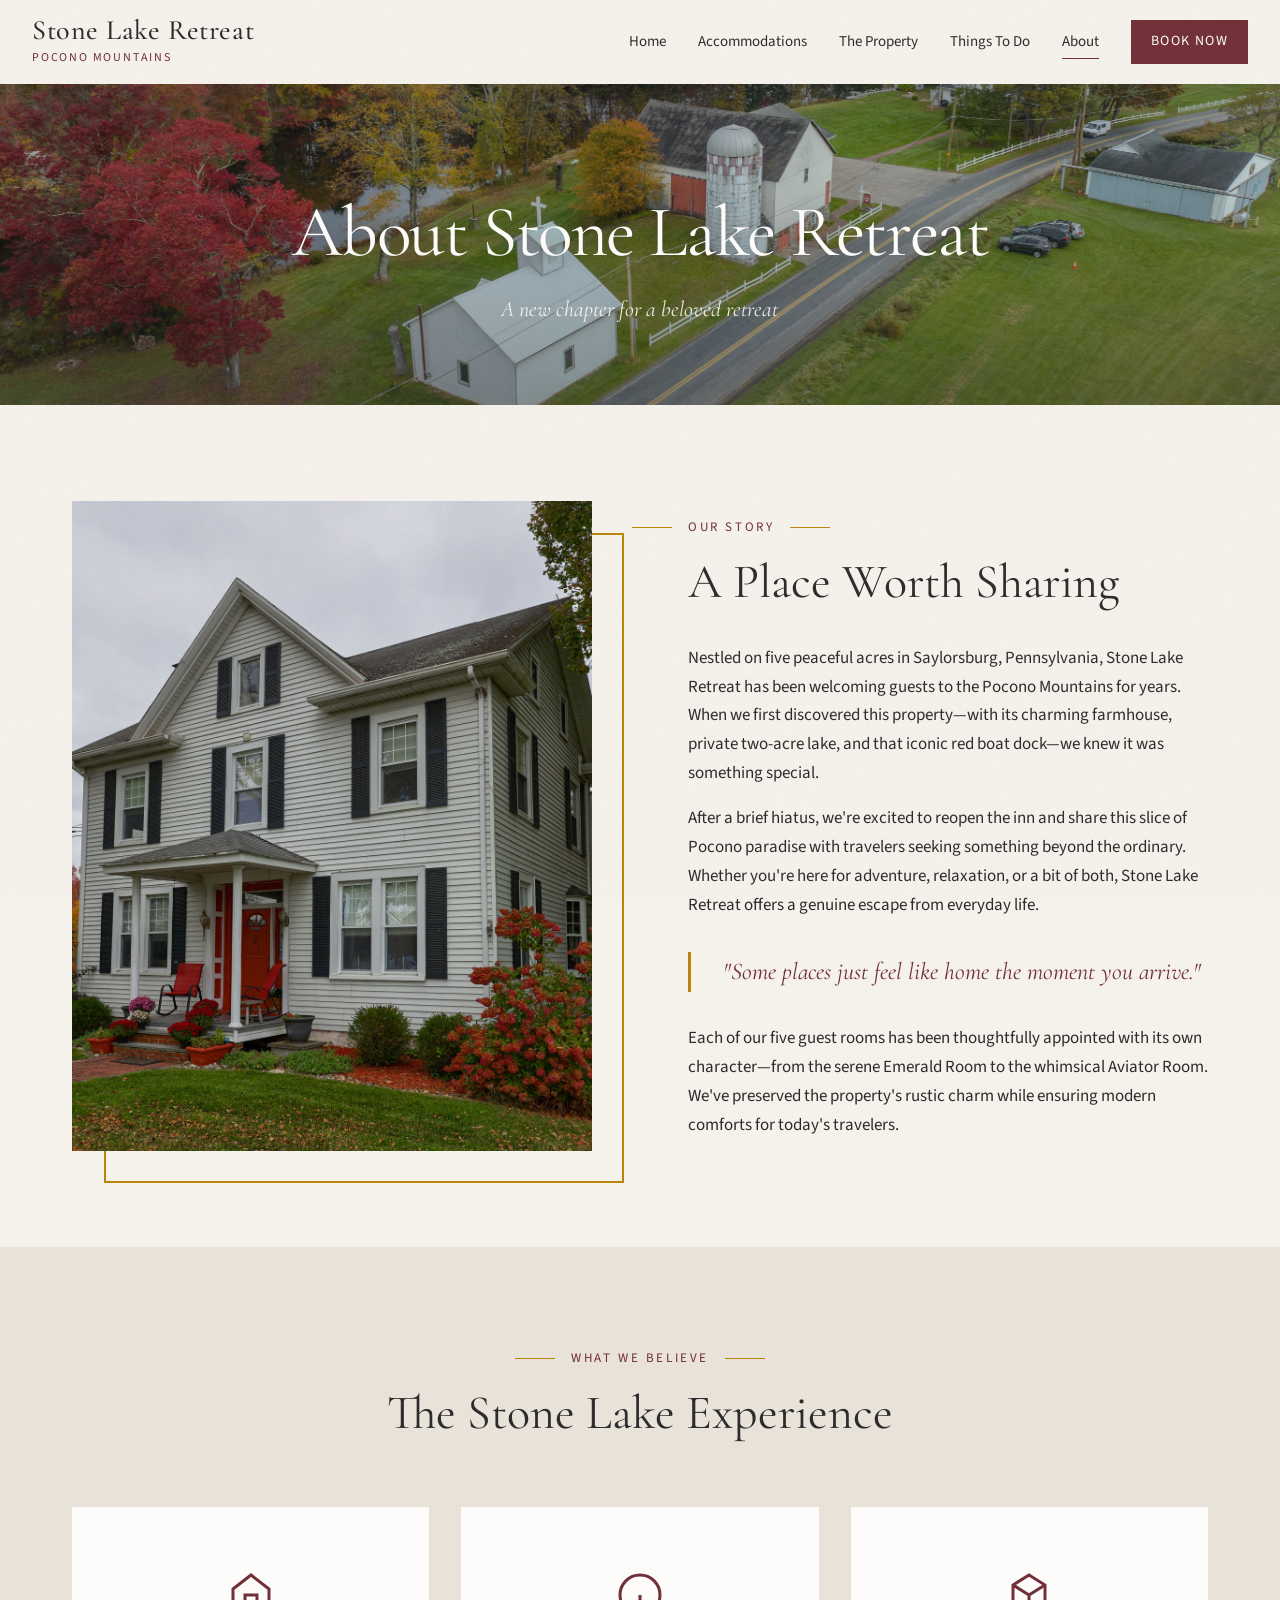
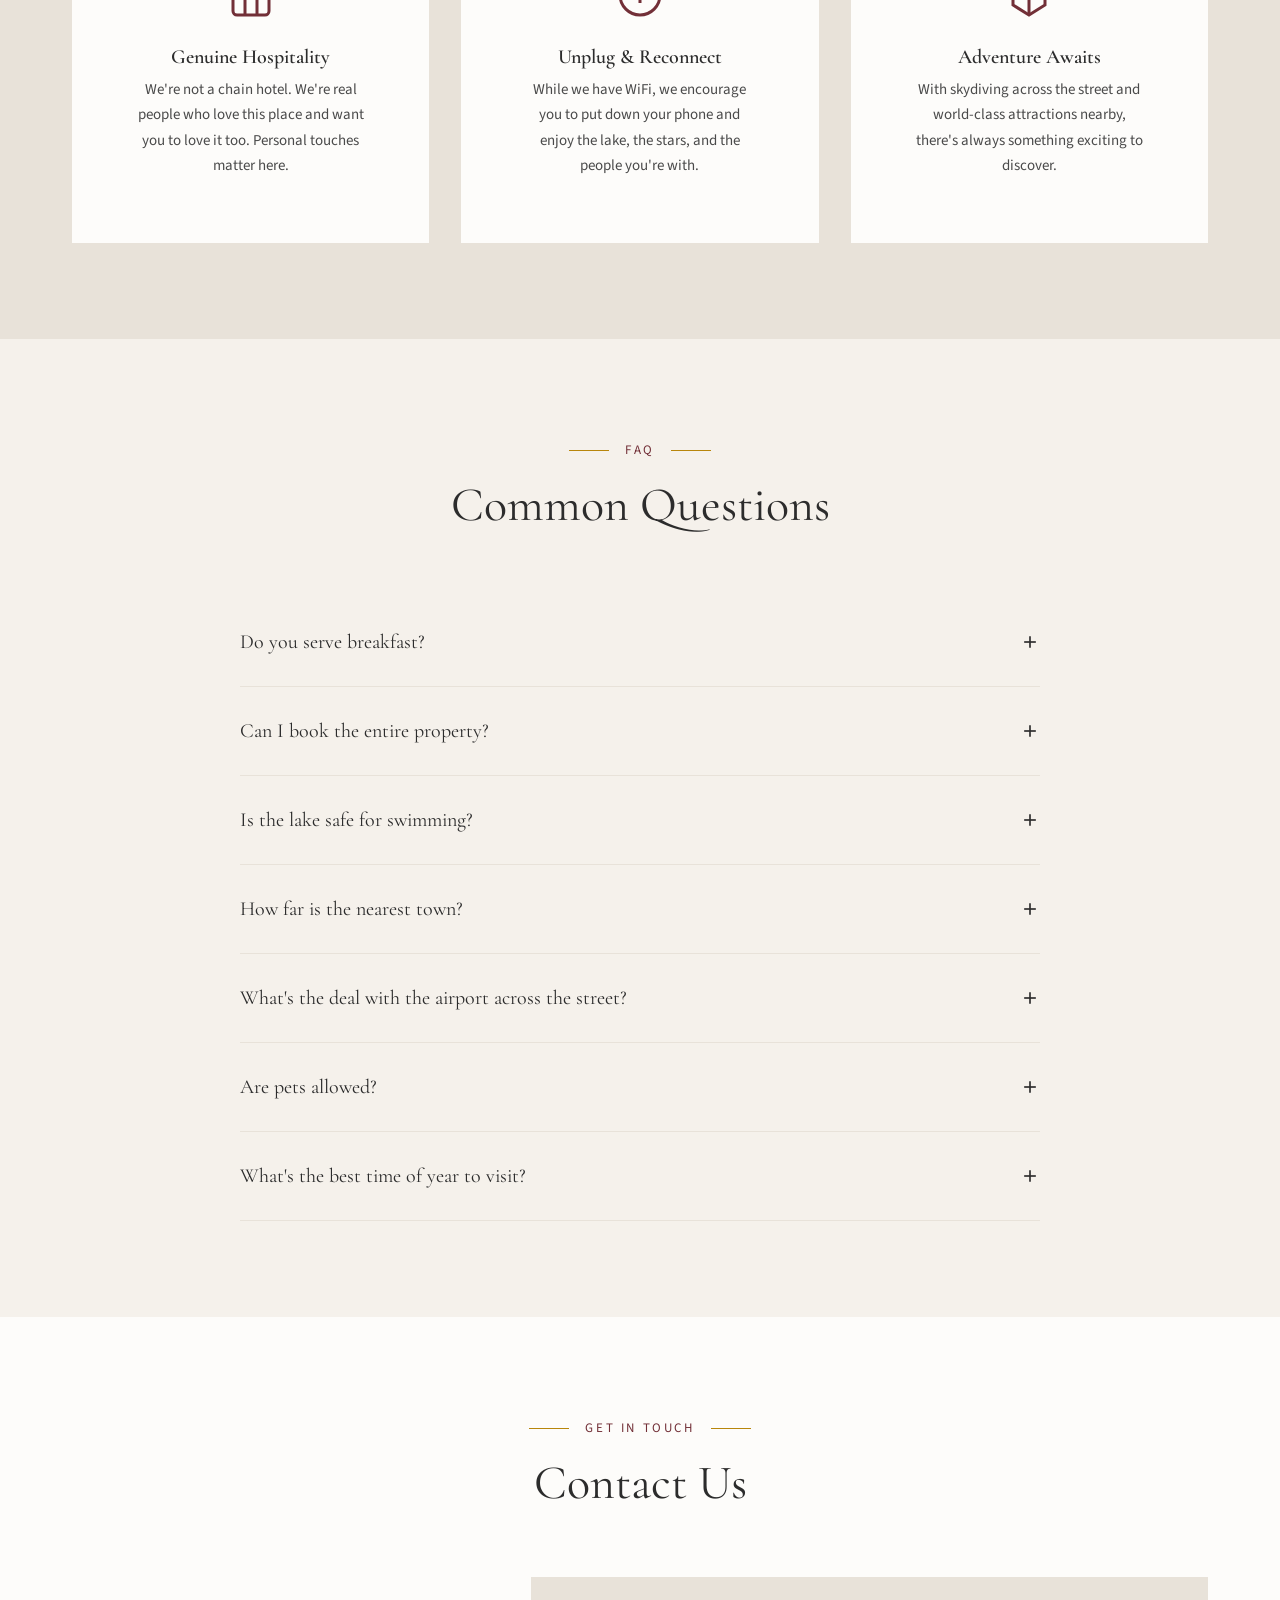
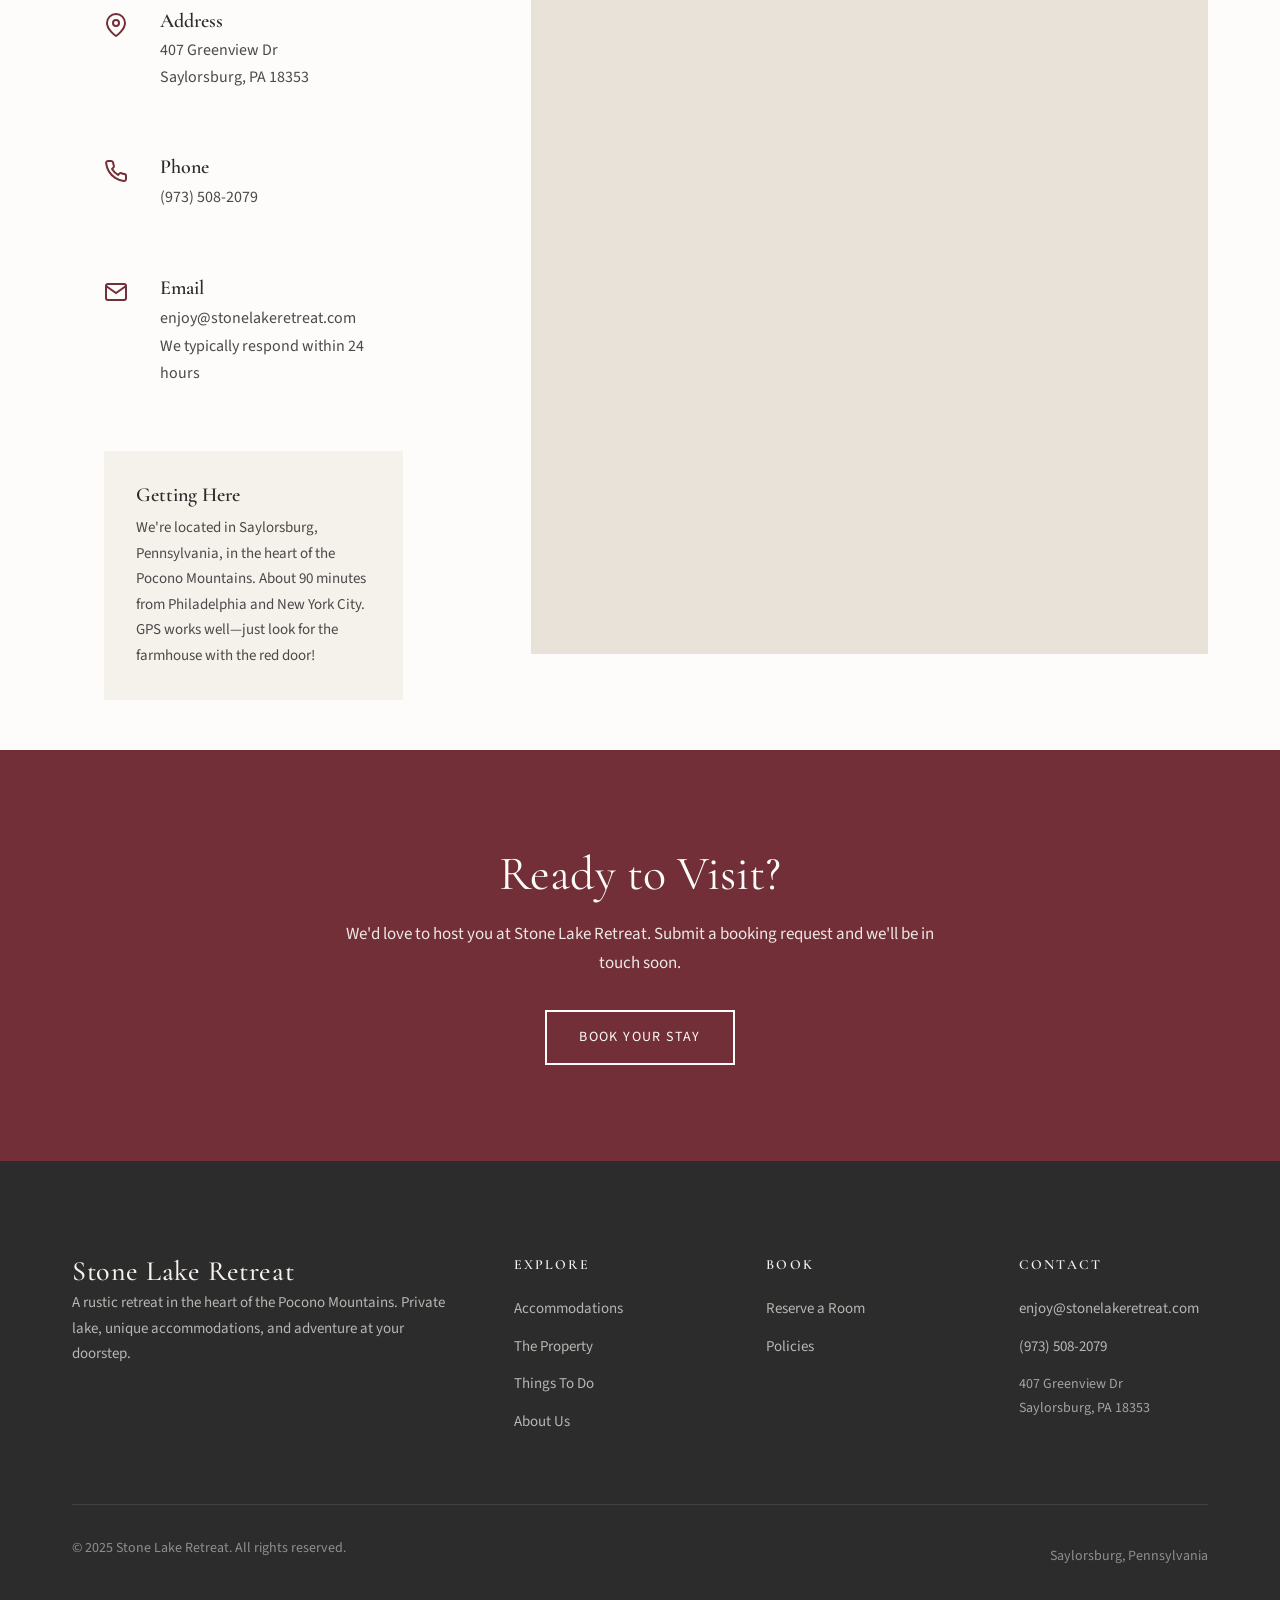
==== commit 320b8473: "Update contact info - Phone: (973) 508-2079 - Email: enjoy@stonelakeretreat.com  Co-Authored-By: Cla" ====
--- a/about.html
+++ b/about.html
@@ -367,7 +367,7 @@
             </svg>
             <div>
               <h4>Phone</h4>
-              <a href="tel:+15701234567">(570) 123-4567</a>
+              <a href="tel:+19735082079">(973) 508-2079</a>
             </div>
           </div>
 
@@ -378,7 +378,7 @@
             </svg>
             <div>
               <h4>Email</h4>
-              <a href="mailto:hello@stonelakeinn.com">hello@stonelakeinn.com</a>
+              <a href="mailto:enjoy@stonelakeretreat.com">enjoy@stonelakeretreat.com</a>
               <p>We typically respond within 24 hours</p>
             </div>
           </div>
@@ -436,8 +436,8 @@
 
         <div class="footer-col">
           <h4>Contact</h4>
-          <a href="mailto:hello@stonelakeinn.com">hello@stonelakeinn.com</a>
-          <a href="tel:+15701234567">(570) 123-4567</a>
+          <a href="mailto:enjoy@stonelakeretreat.com">enjoy@stonelakeretreat.com</a>
+          <a href="tel:+19735082079">(973) 508-2079</a>
           <p style="margin-top: 0.5rem; font-size: 0.875rem; color: rgba(245,241,235,0.6);">
             407 Greenview Dr<br>
             Saylorsburg, PA 18353
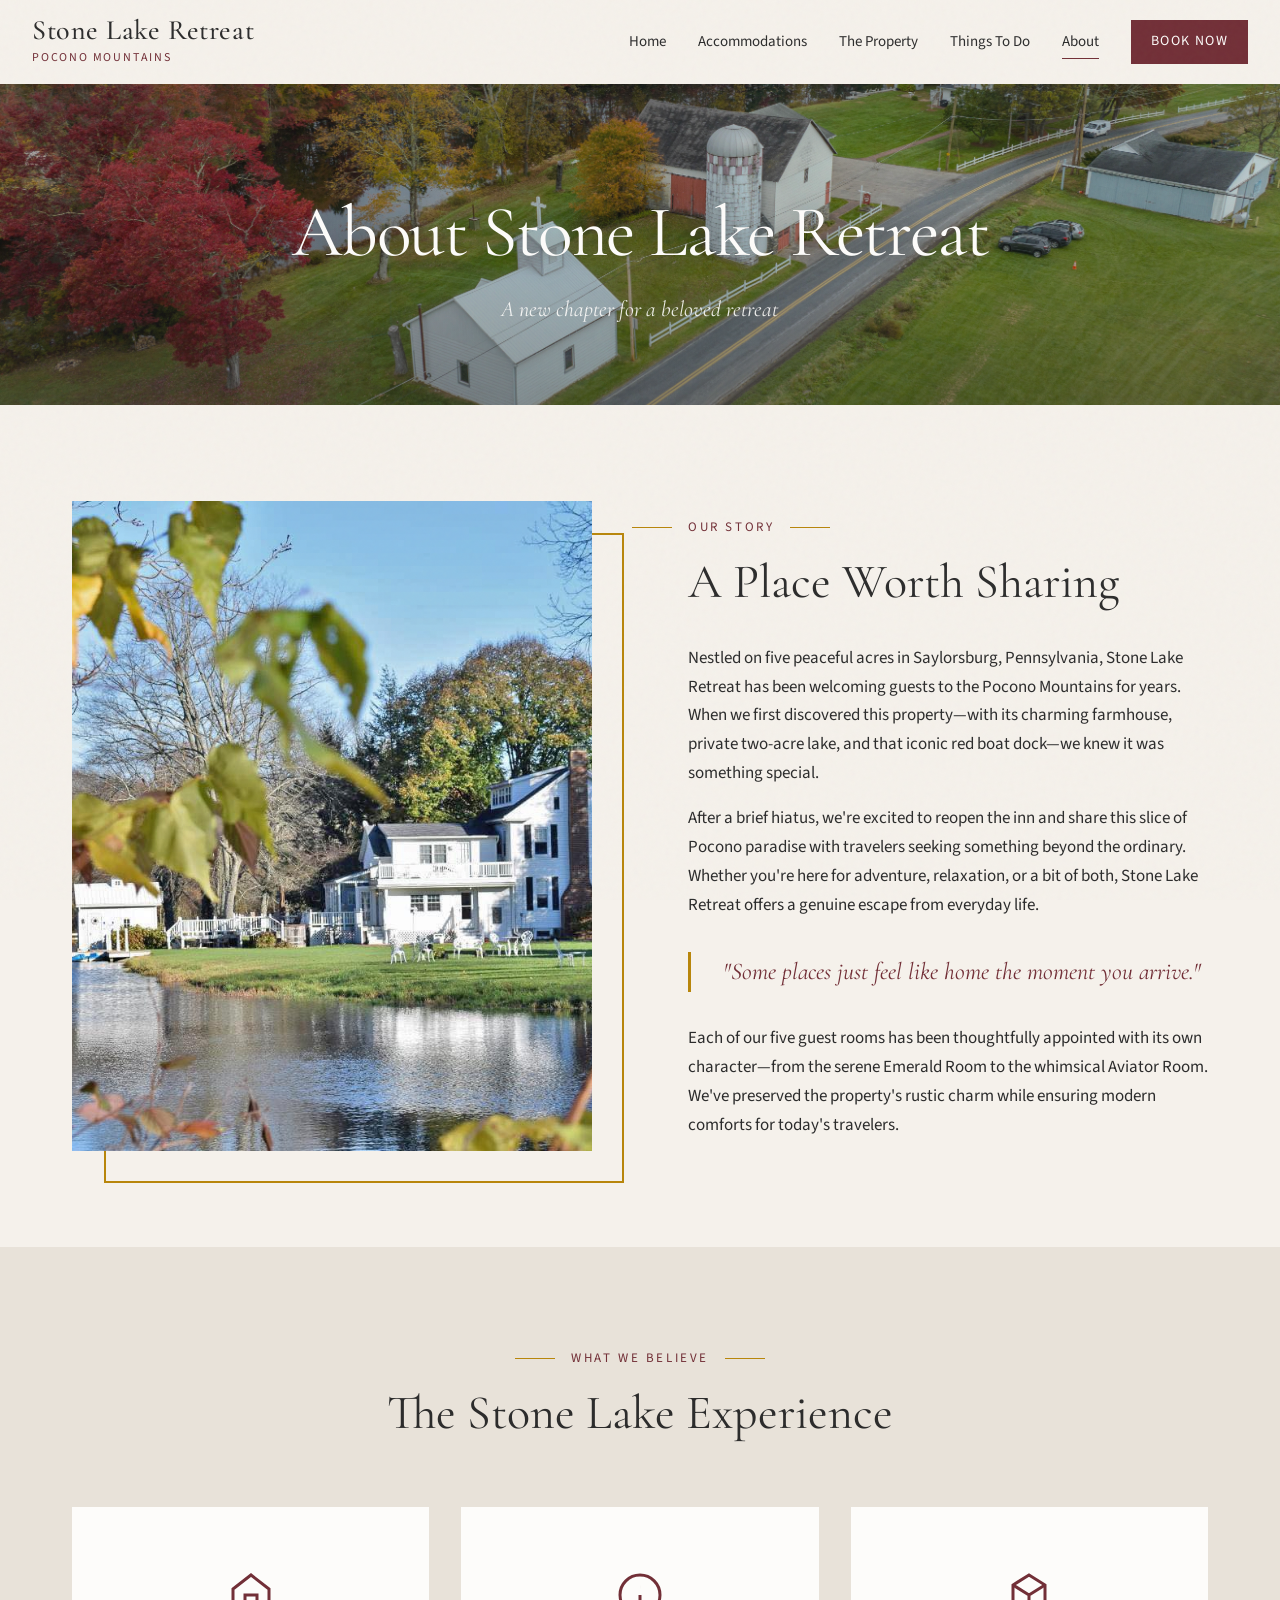
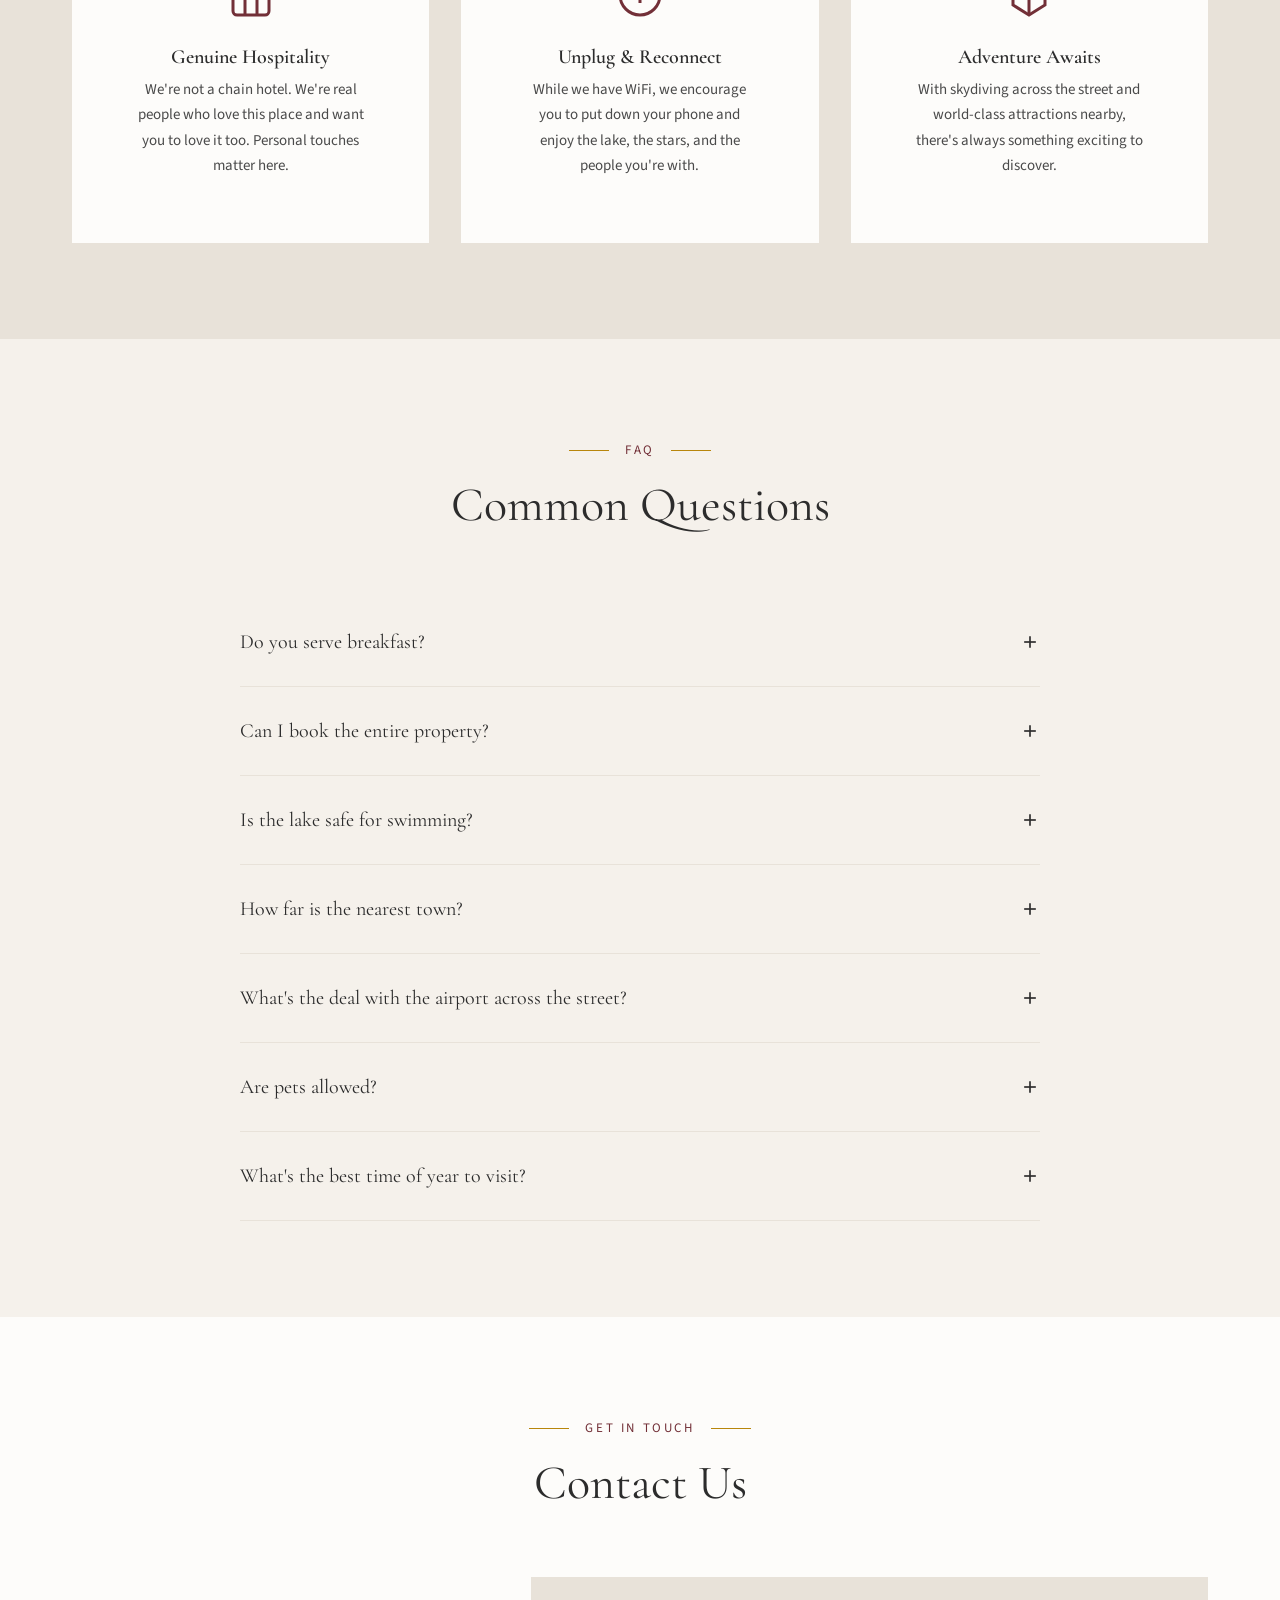
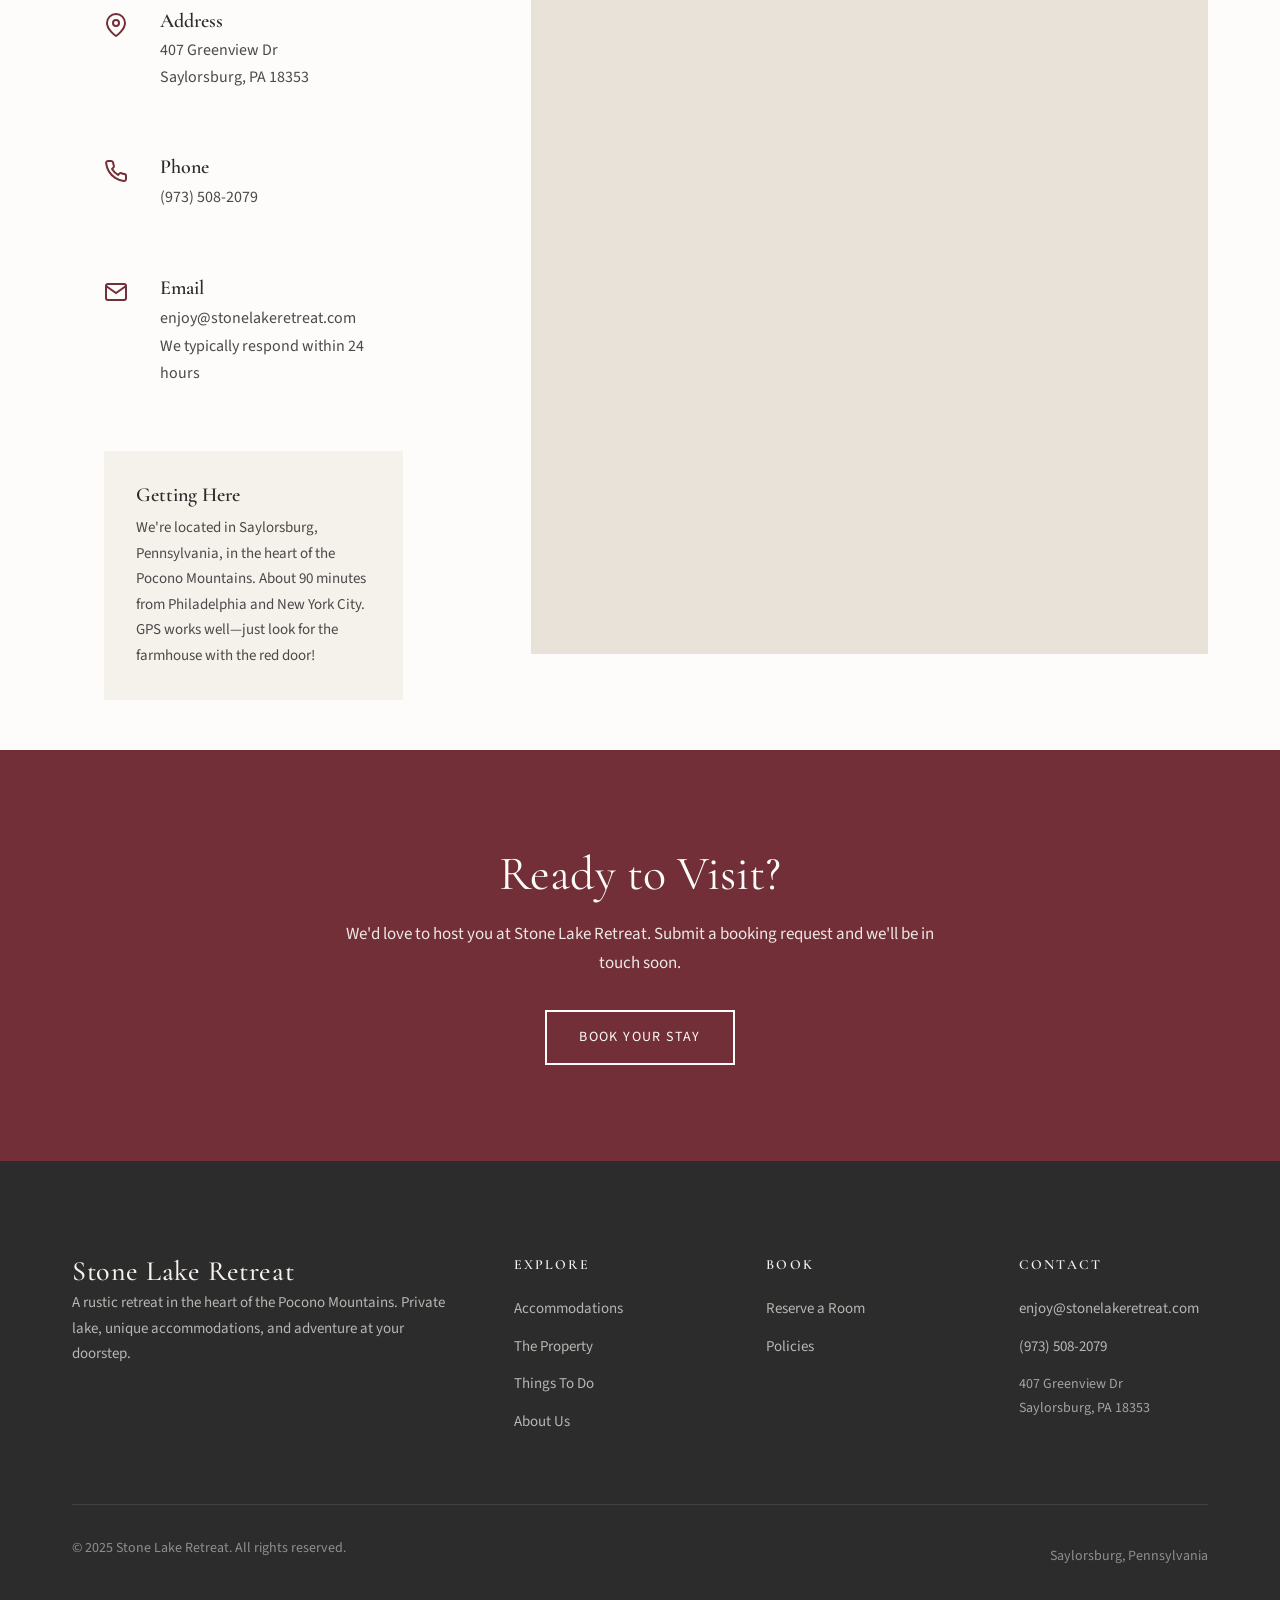
==== commit 17240bf8: "Add new photos and Walking Trail section - New aerial drone shot as homepage hero (upscaled) - Add p" ====
--- a/about.html
+++ b/about.html
@@ -191,7 +191,7 @@
     <div class="container">
       <div class="about-story">
         <div class="about-image reveal">
-          <img src="images/about-house.jpg" alt="Stone Lake Retreat farmhouse">
+          <img src="images/house-lake-view.jpg" alt="Stone Lake Retreat viewed from across the lake">
         </div>
         <div class="about-content reveal">
           <span class="section-label">Our Story</span>
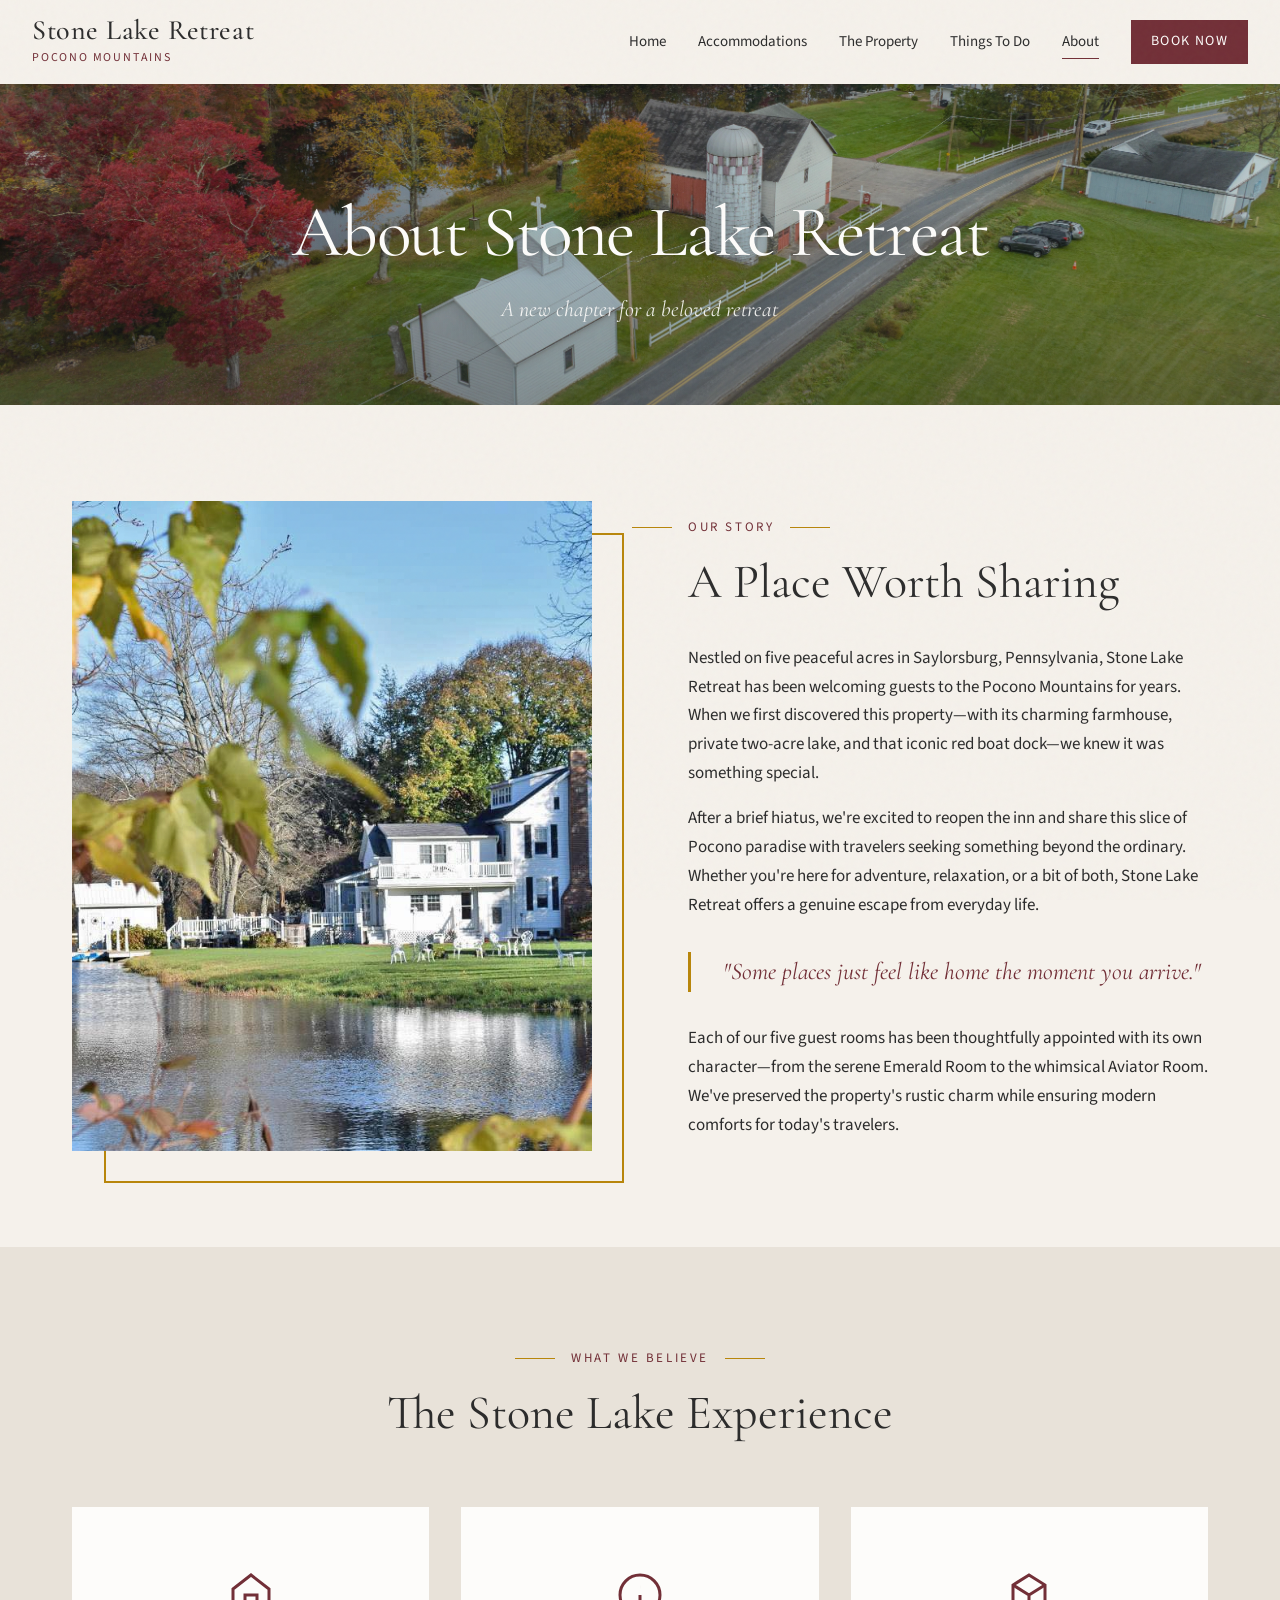
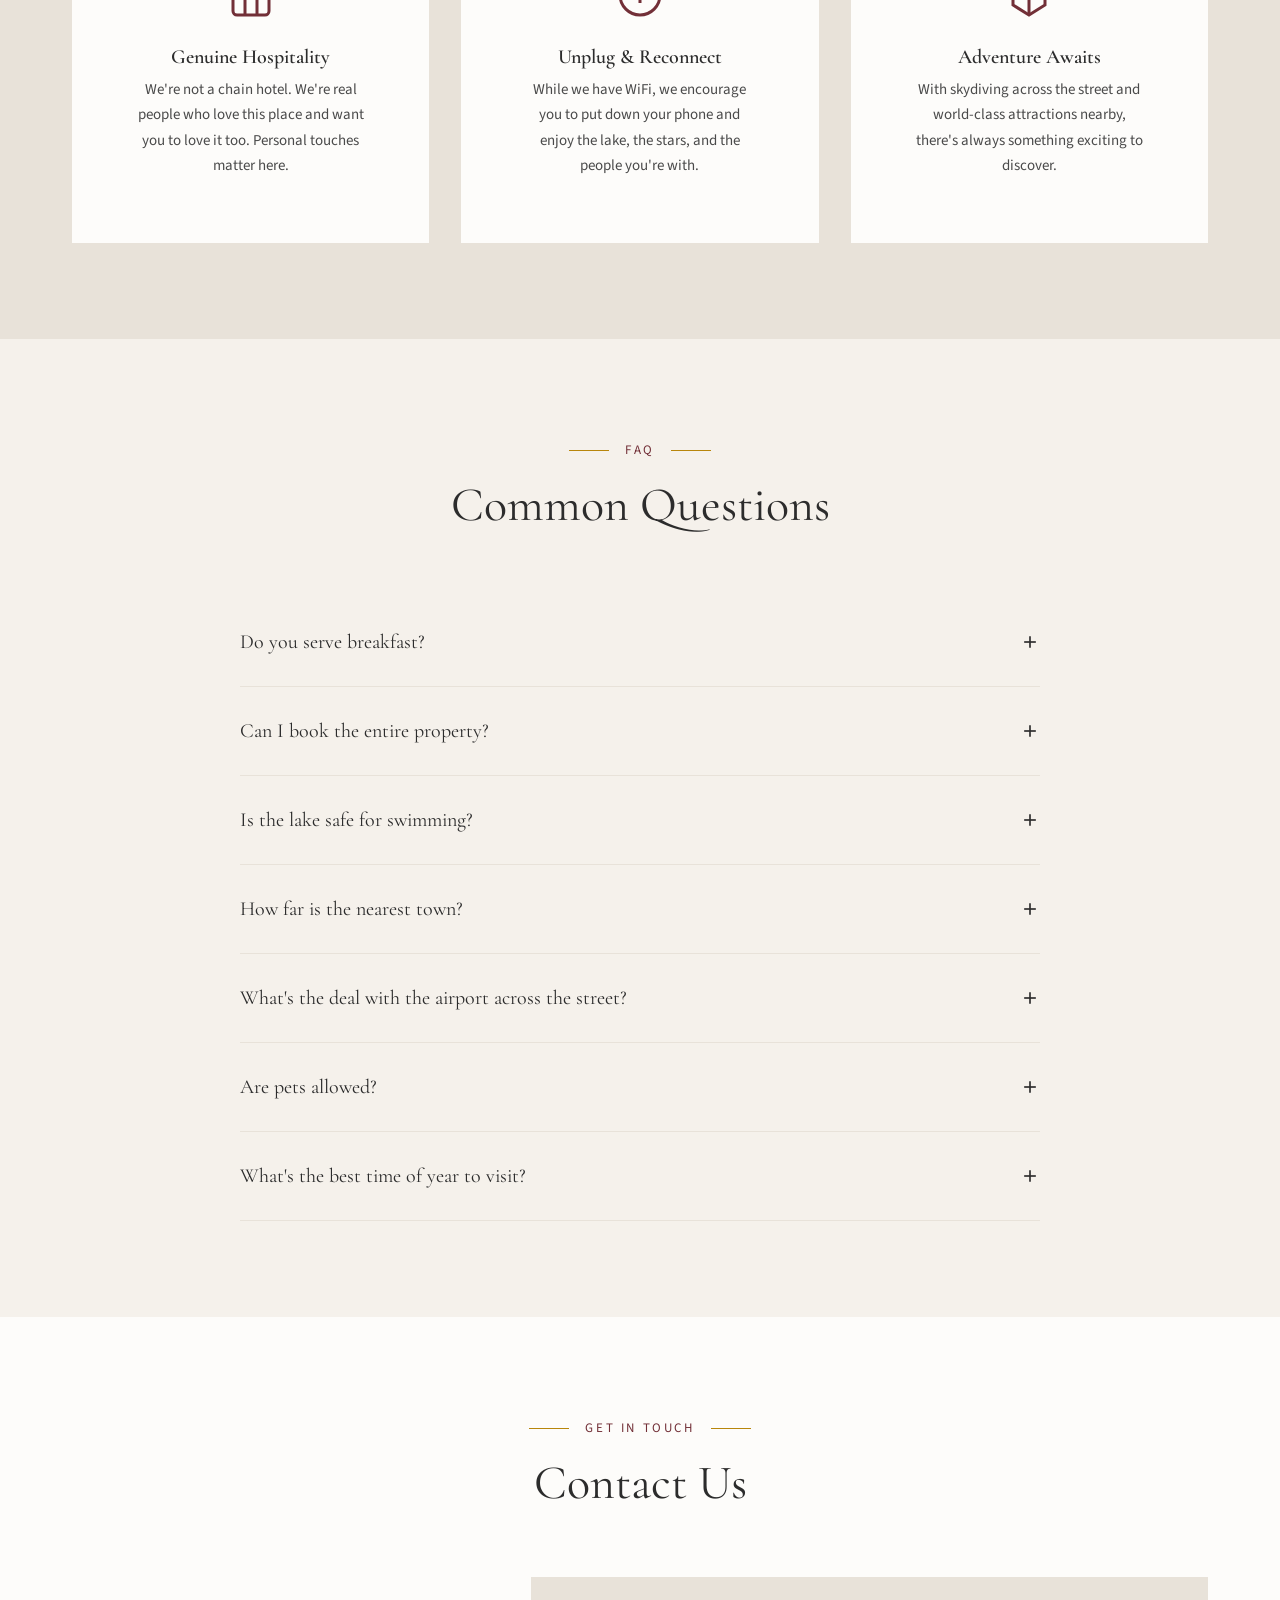
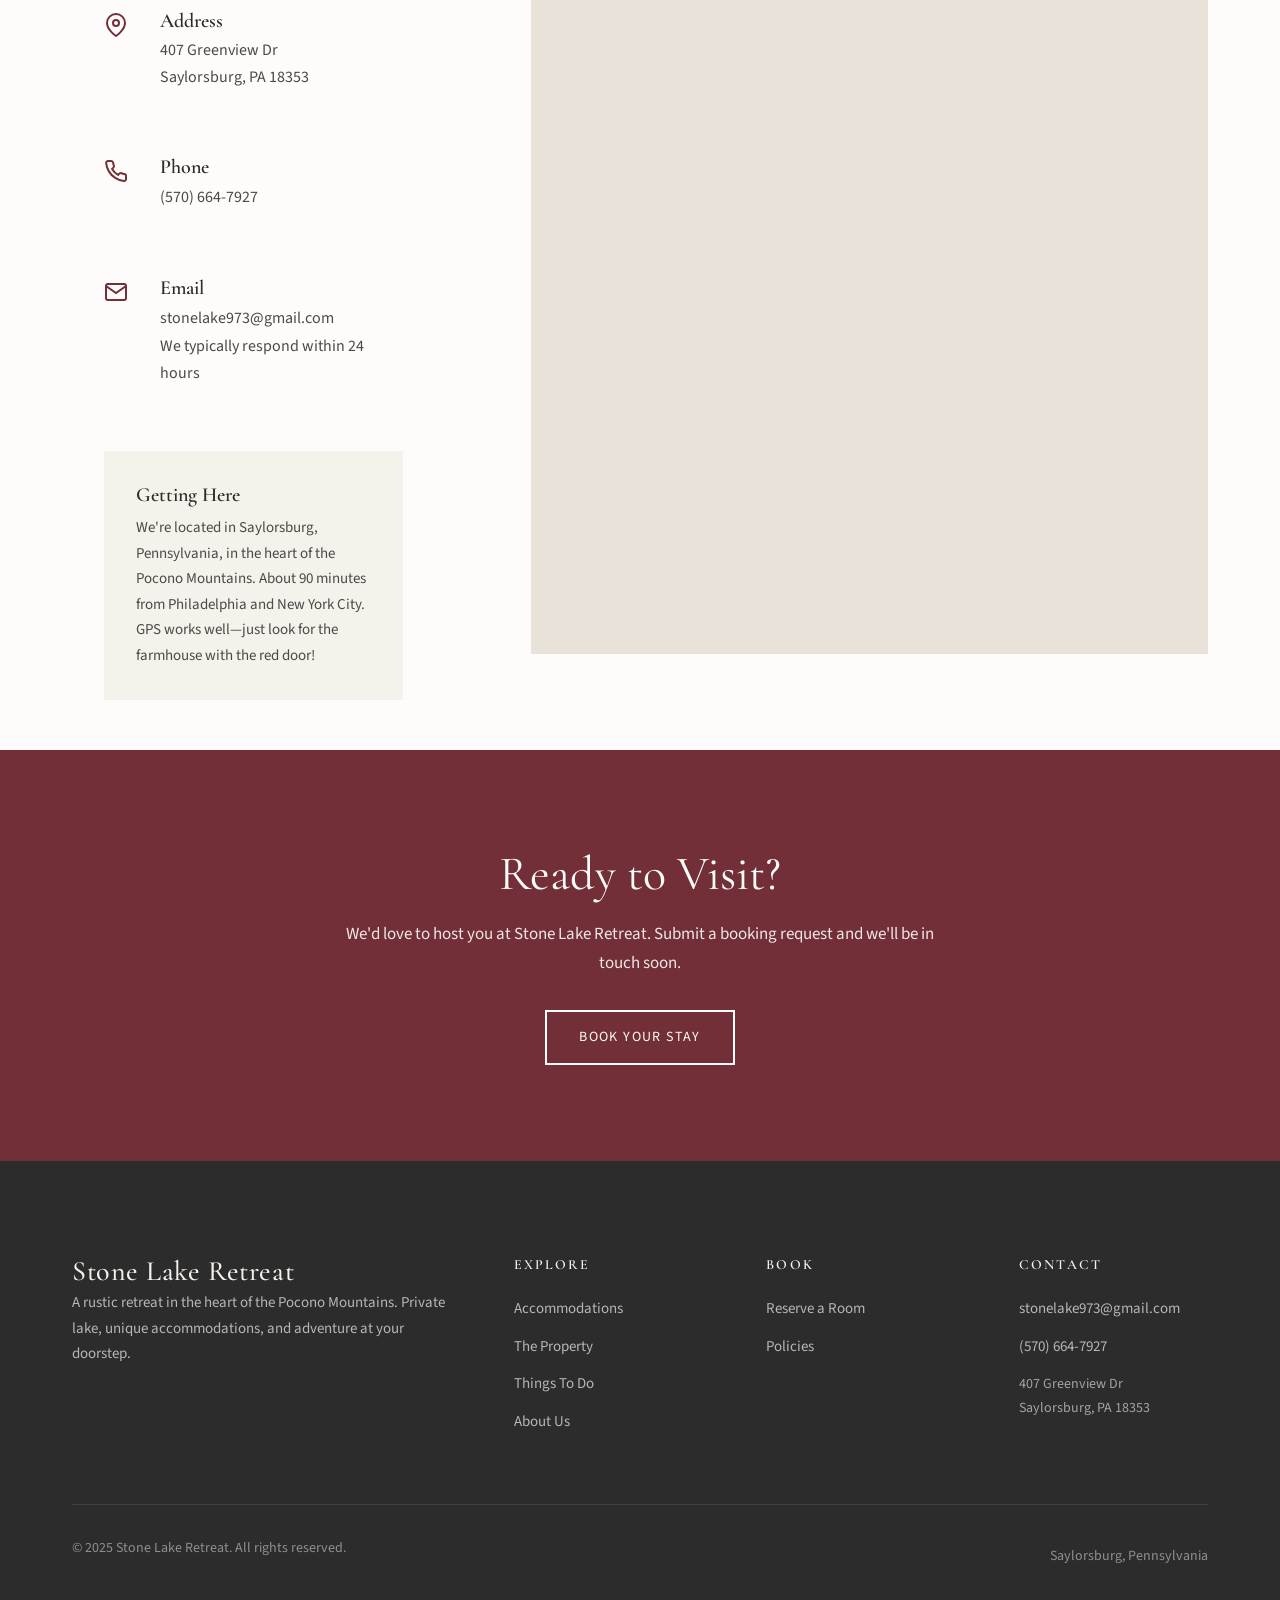
==== commit 3a305888: "Update contact info and remove room pricing - Phone: (973) 508-2079 → (570) 664-7927 - Email: enjoy@" ====
--- a/about.html
+++ b/about.html
@@ -284,7 +284,7 @@
           </button>
           <div class="faq-answer">
             <div class="faq-answer-inner">
-              <p>Yes, our private two-acre lake is perfect for swimming. It's a natural lake with a gentle slope, making it great for all ages. We also have kayaks and paddle boards available for guests. As always, swim at your own risk and supervise children at all times.</p>
+              <p>Yes, our private two-acre lake is perfect for swimming. It's a natural lake with a gentle slope, making it great for all ages. As always, swim at your own risk and supervise children at all times.</p>
             </div>
           </div>
         </div>
@@ -367,7 +367,7 @@
             </svg>
             <div>
               <h4>Phone</h4>
-              <a href="tel:+19735082079">(973) 508-2079</a>
+              <a href="tel:+15706647927">(570) 664-7927</a>
             </div>
           </div>
 
@@ -378,7 +378,7 @@
             </svg>
             <div>
               <h4>Email</h4>
-              <a href="mailto:enjoy@stonelakeretreat.com">enjoy@stonelakeretreat.com</a>
+              <a href="mailto:stonelake973@gmail.com">stonelake973@gmail.com</a>
               <p>We typically respond within 24 hours</p>
             </div>
           </div>
@@ -436,8 +436,8 @@
 
         <div class="footer-col">
           <h4>Contact</h4>
-          <a href="mailto:enjoy@stonelakeretreat.com">enjoy@stonelakeretreat.com</a>
-          <a href="tel:+19735082079">(973) 508-2079</a>
+          <a href="mailto:stonelake973@gmail.com">stonelake973@gmail.com</a>
+          <a href="tel:+15706647927">(570) 664-7927</a>
           <p style="margin-top: 0.5rem; font-size: 0.875rem; color: rgba(245,241,235,0.6);">
             407 Greenview Dr<br>
             Saylorsburg, PA 18353
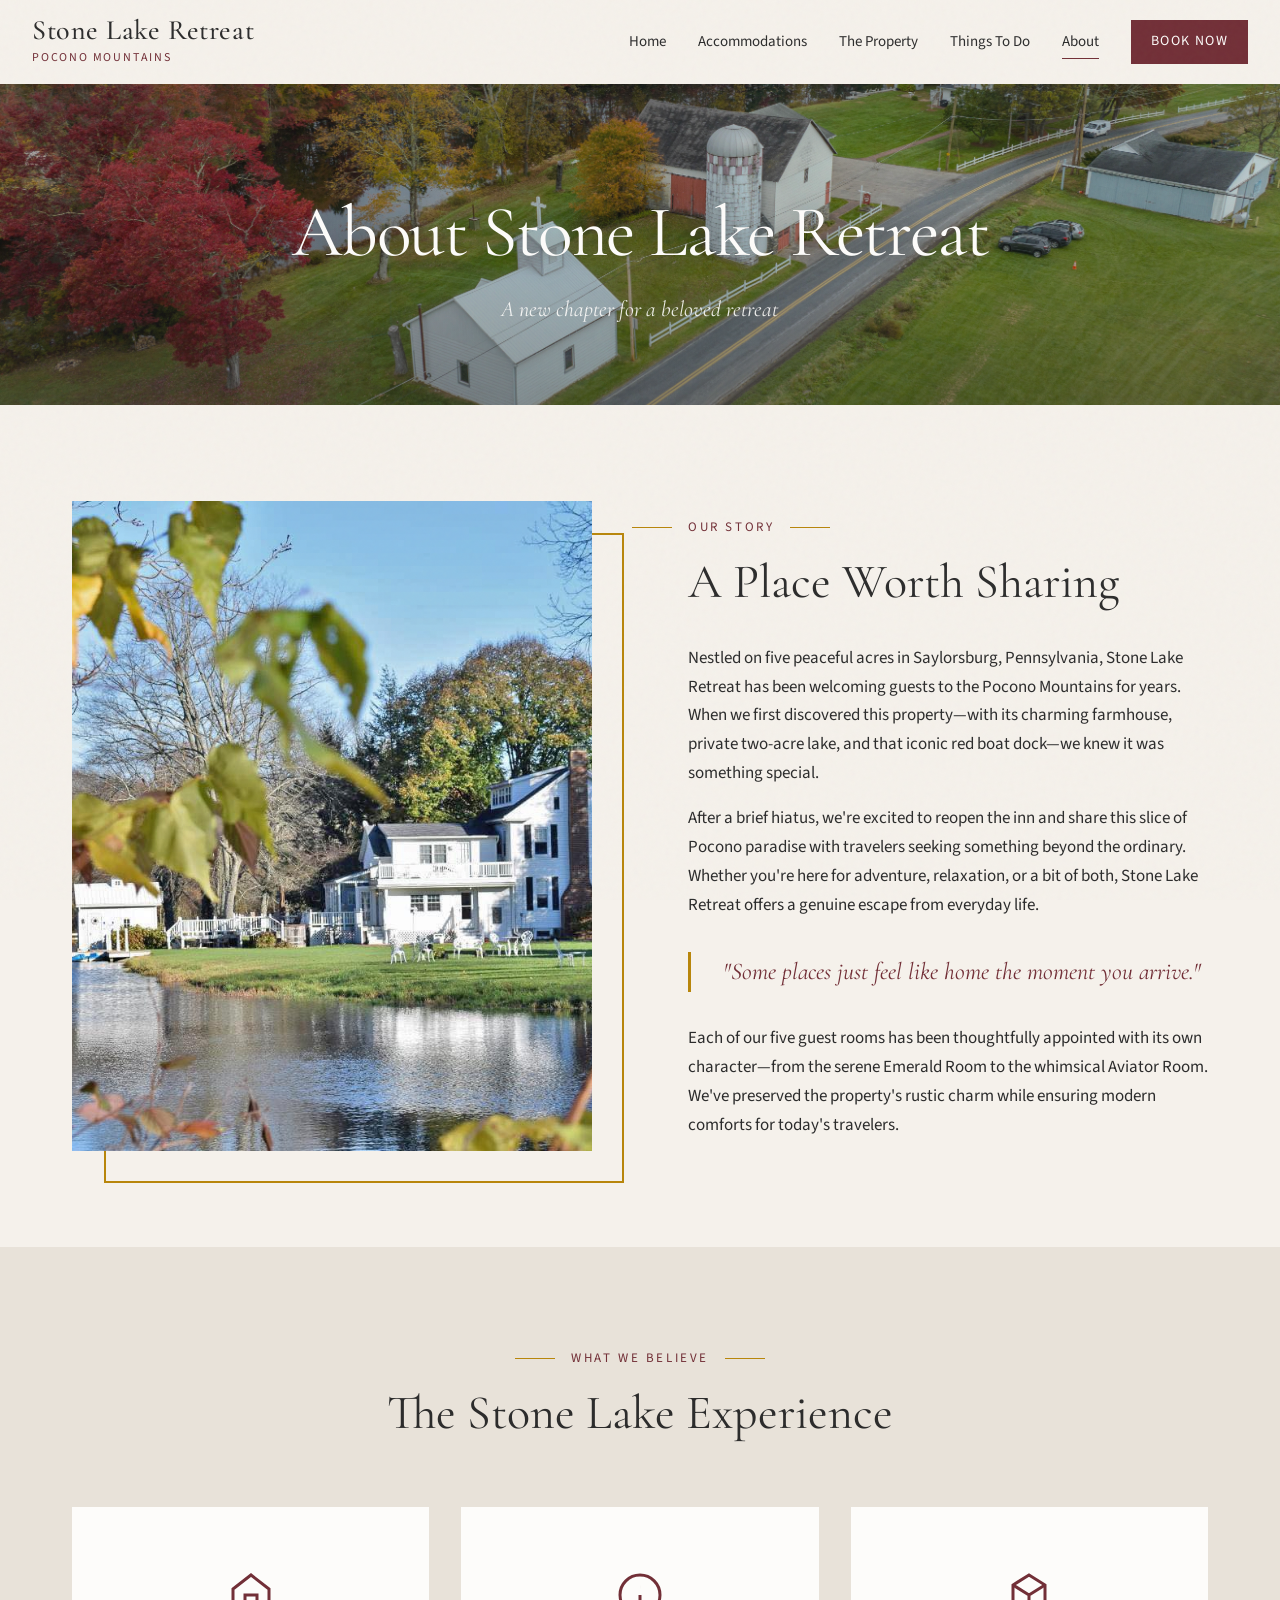
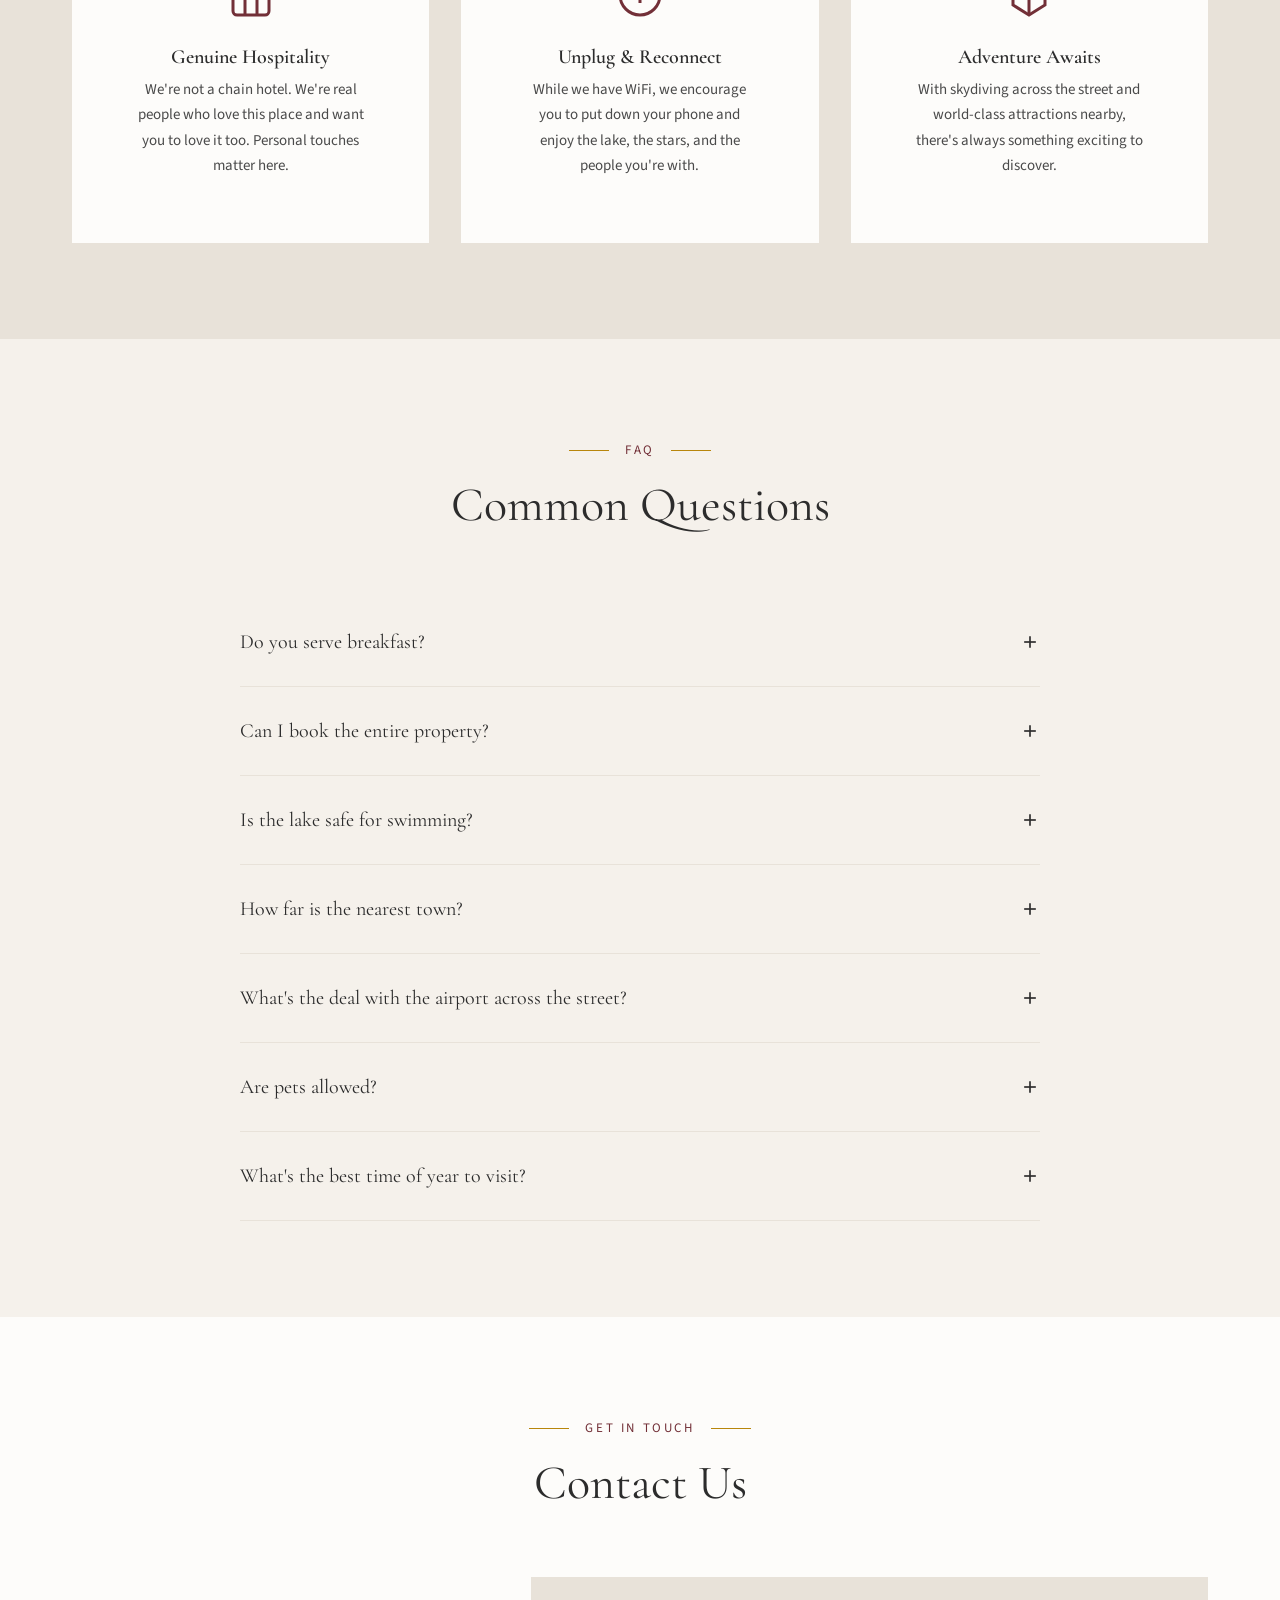
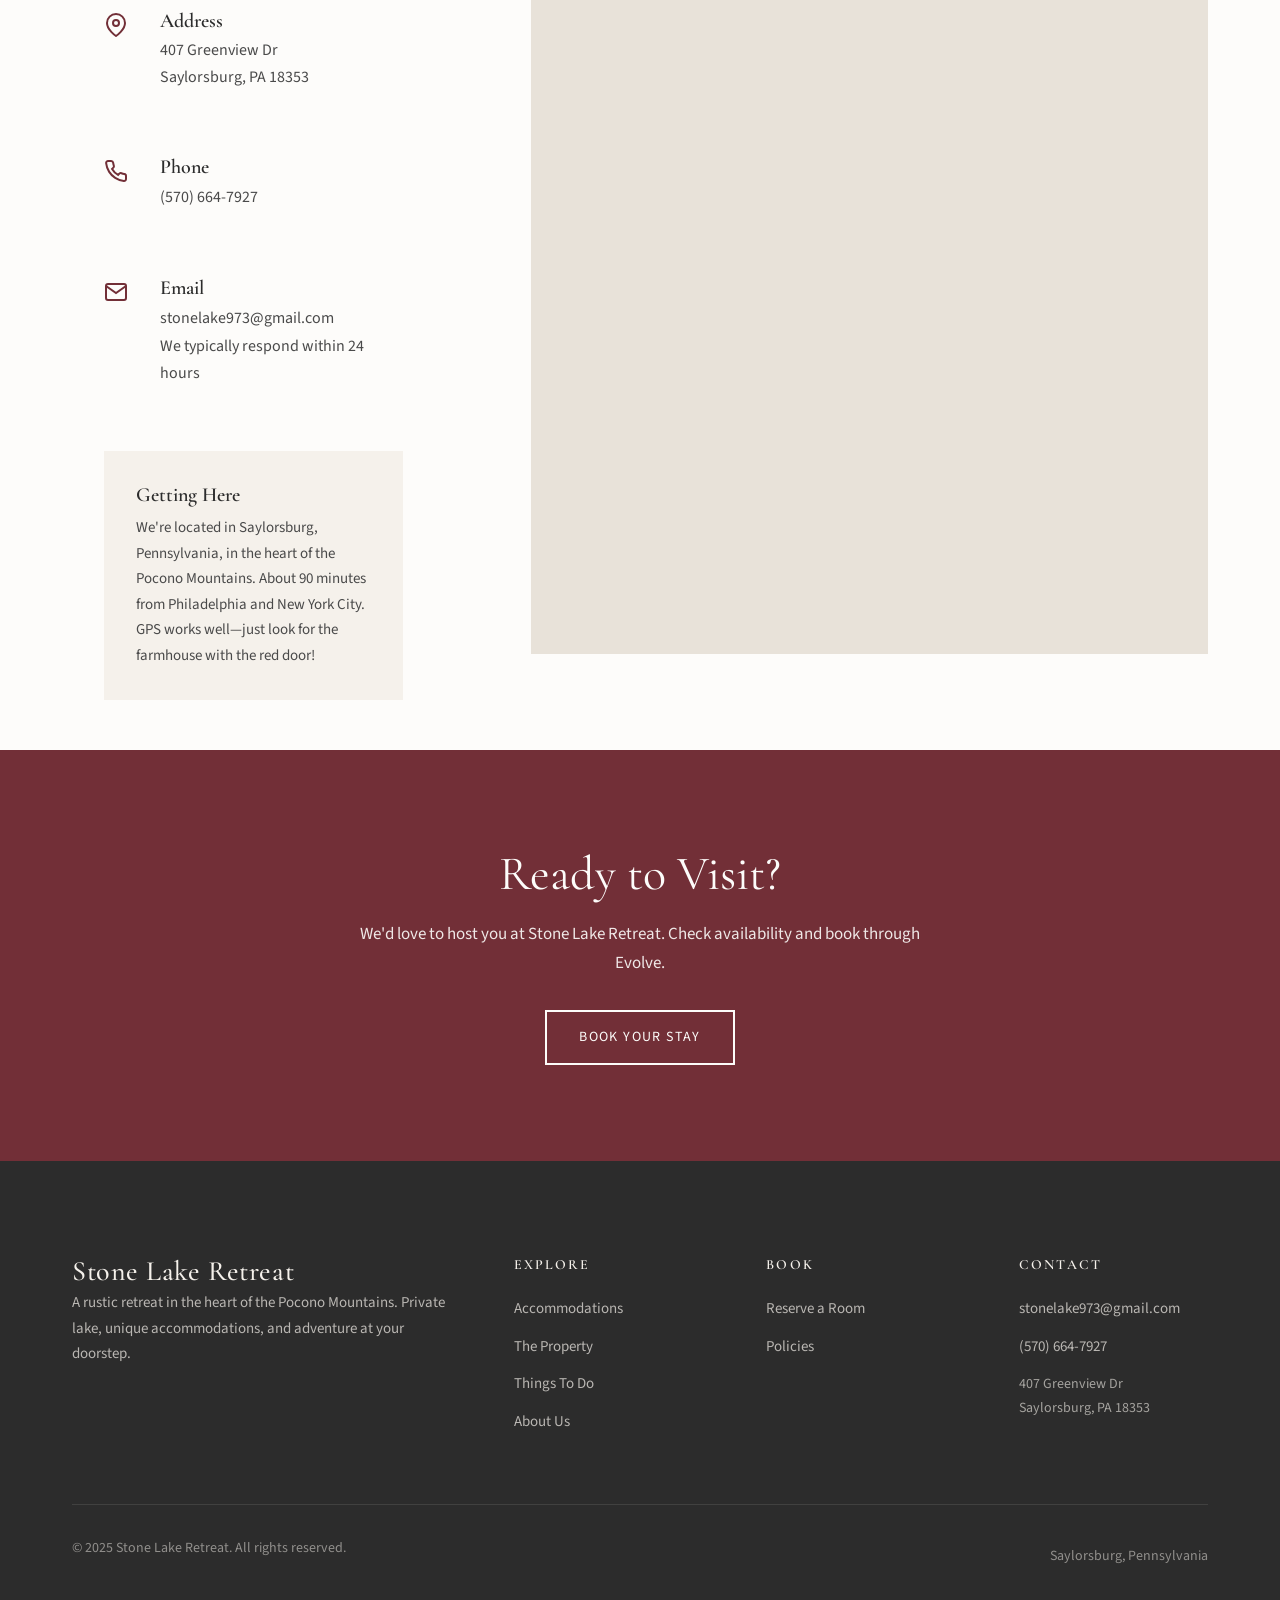
==== commit f19fb551: "Switch reservations to Evolve whole-house rental Replace the custom booking form with links to our E" ====
--- a/about.html
+++ b/about.html
@@ -171,7 +171,7 @@
         <a href="property.html" class="nav-link">The Property</a>
         <a href="things-to-do.html" class="nav-link">Things To Do</a>
         <a href="about.html" class="nav-link active">About</a>
-        <a href="book.html" class="nav-link nav-cta">Book Now</a>
+        <a href="https://evolve.com/vacation-rentals/us/pa/saylorsburg/579409" target="_blank" rel="noopener" class="nav-link nav-cta">Book Now</a>
       </nav>
     </div>
   </header>
@@ -272,7 +272,7 @@
           </button>
           <div class="faq-answer">
             <div class="faq-answer-inner">
-              <p>Yes! For family reunions, friend getaways, or small group retreats, you can book all five rooms and have the entire property to yourselves. Contact us directly to discuss whole-house bookings.</p>
+              <p>Absolutely&mdash;in fact, that's our standard booking! Stone Lake Retreat is available as a whole-house rental through <a href="https://evolve.com/vacation-rentals/us/pa/saylorsburg/579409" target="_blank" rel="noopener">Evolve</a>. You'll get the entire property to yourselves. If you're interested in booking individual rooms instead, email us at <a href="mailto:stonelake973@gmail.com">stonelake973@gmail.com</a> and we'll do our best to accommodate.</p>
             </div>
           </div>
         </div>
@@ -406,8 +406,8 @@
   <section class="cta-banner">
     <div class="container reveal">
       <h2>Ready to Visit?</h2>
-      <p>We'd love to host you at Stone Lake Retreat. Submit a booking request and we'll be in touch soon.</p>
-      <a href="book.html" class="btn btn-outline-white">Book Your Stay</a>
+      <p>We'd love to host you at Stone Lake Retreat. Check availability and book through Evolve.</p>
+      <a href="https://evolve.com/vacation-rentals/us/pa/saylorsburg/579409" target="_blank" rel="noopener" class="btn btn-outline-white">Book Your Stay</a>
     </div>
   </section>
 
@@ -430,7 +430,7 @@
 
         <div class="footer-col">
           <h4>Book</h4>
-          <a href="book.html">Reserve a Room</a>
+          <a href="https://evolve.com/vacation-rentals/us/pa/saylorsburg/579409" target="_blank" rel="noopener">Reserve a Room</a>
           <a href="book.html#policies">Policies</a>
         </div>
 
